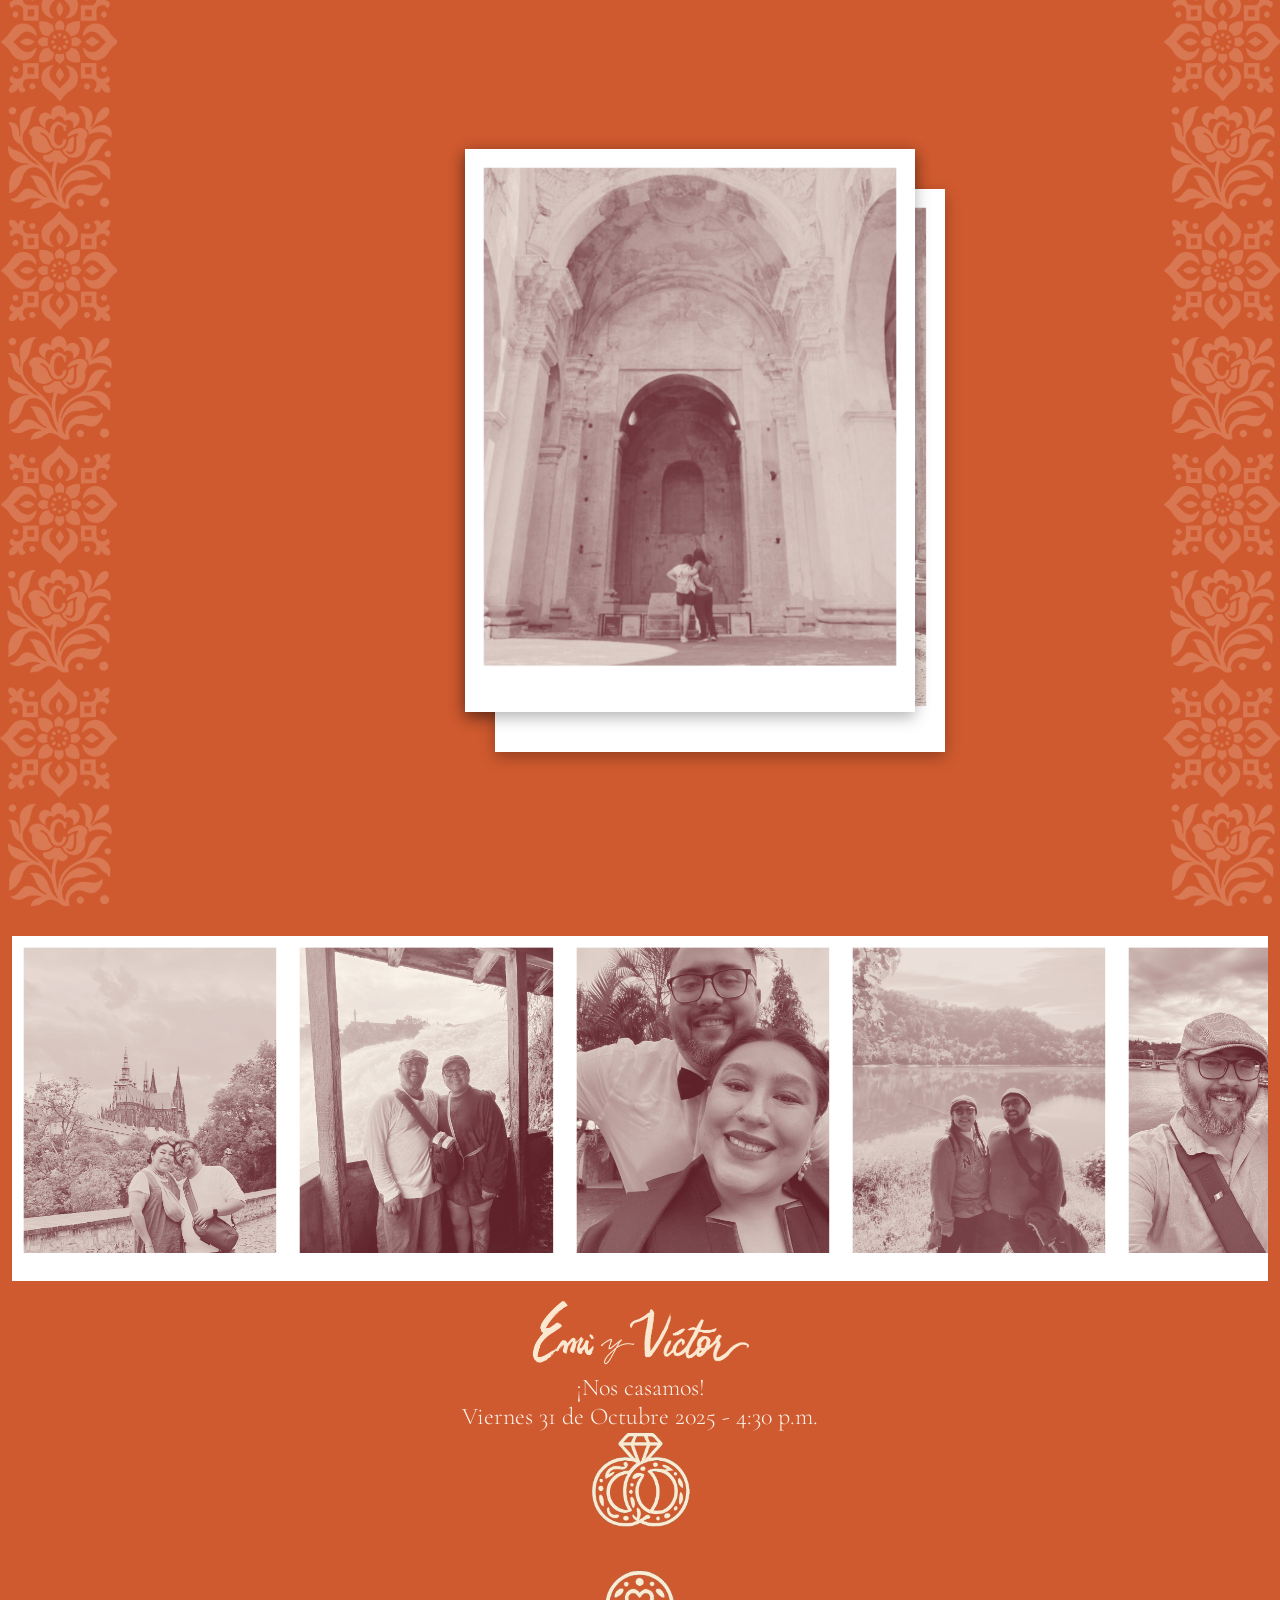
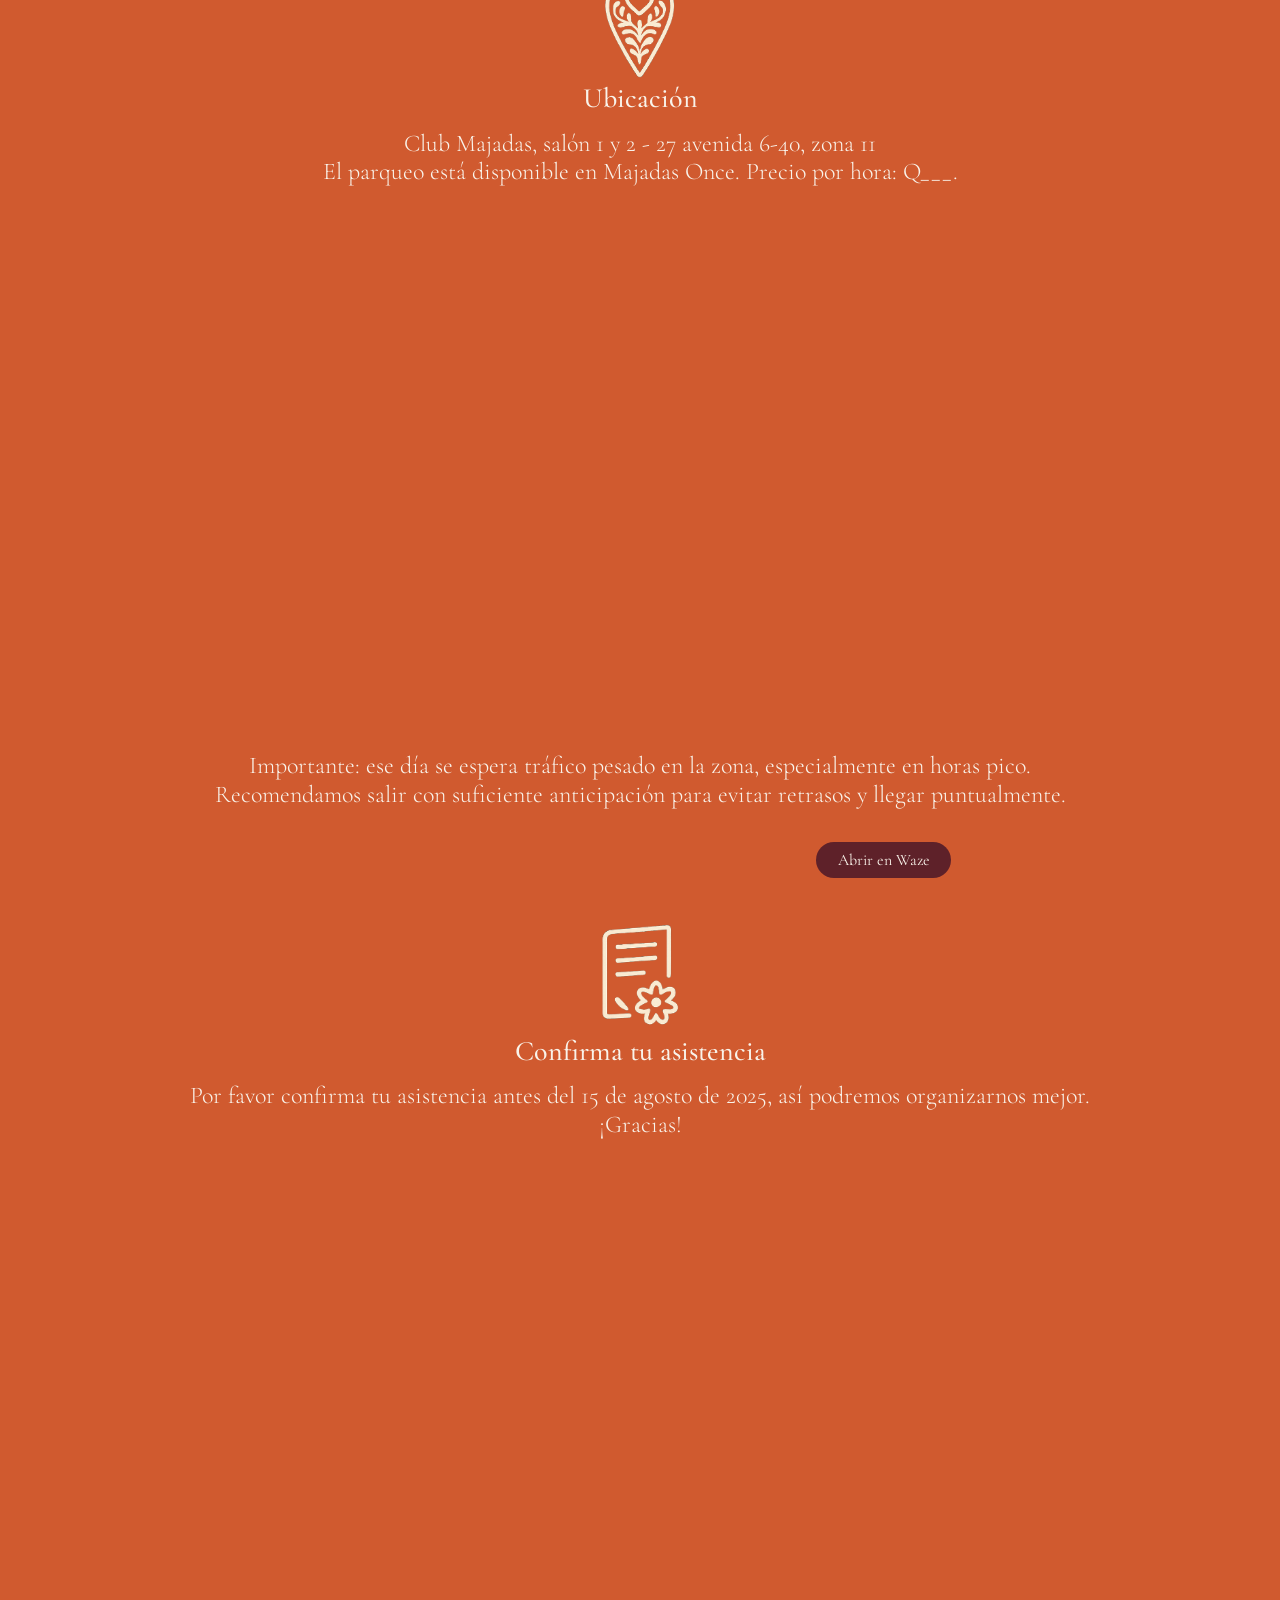
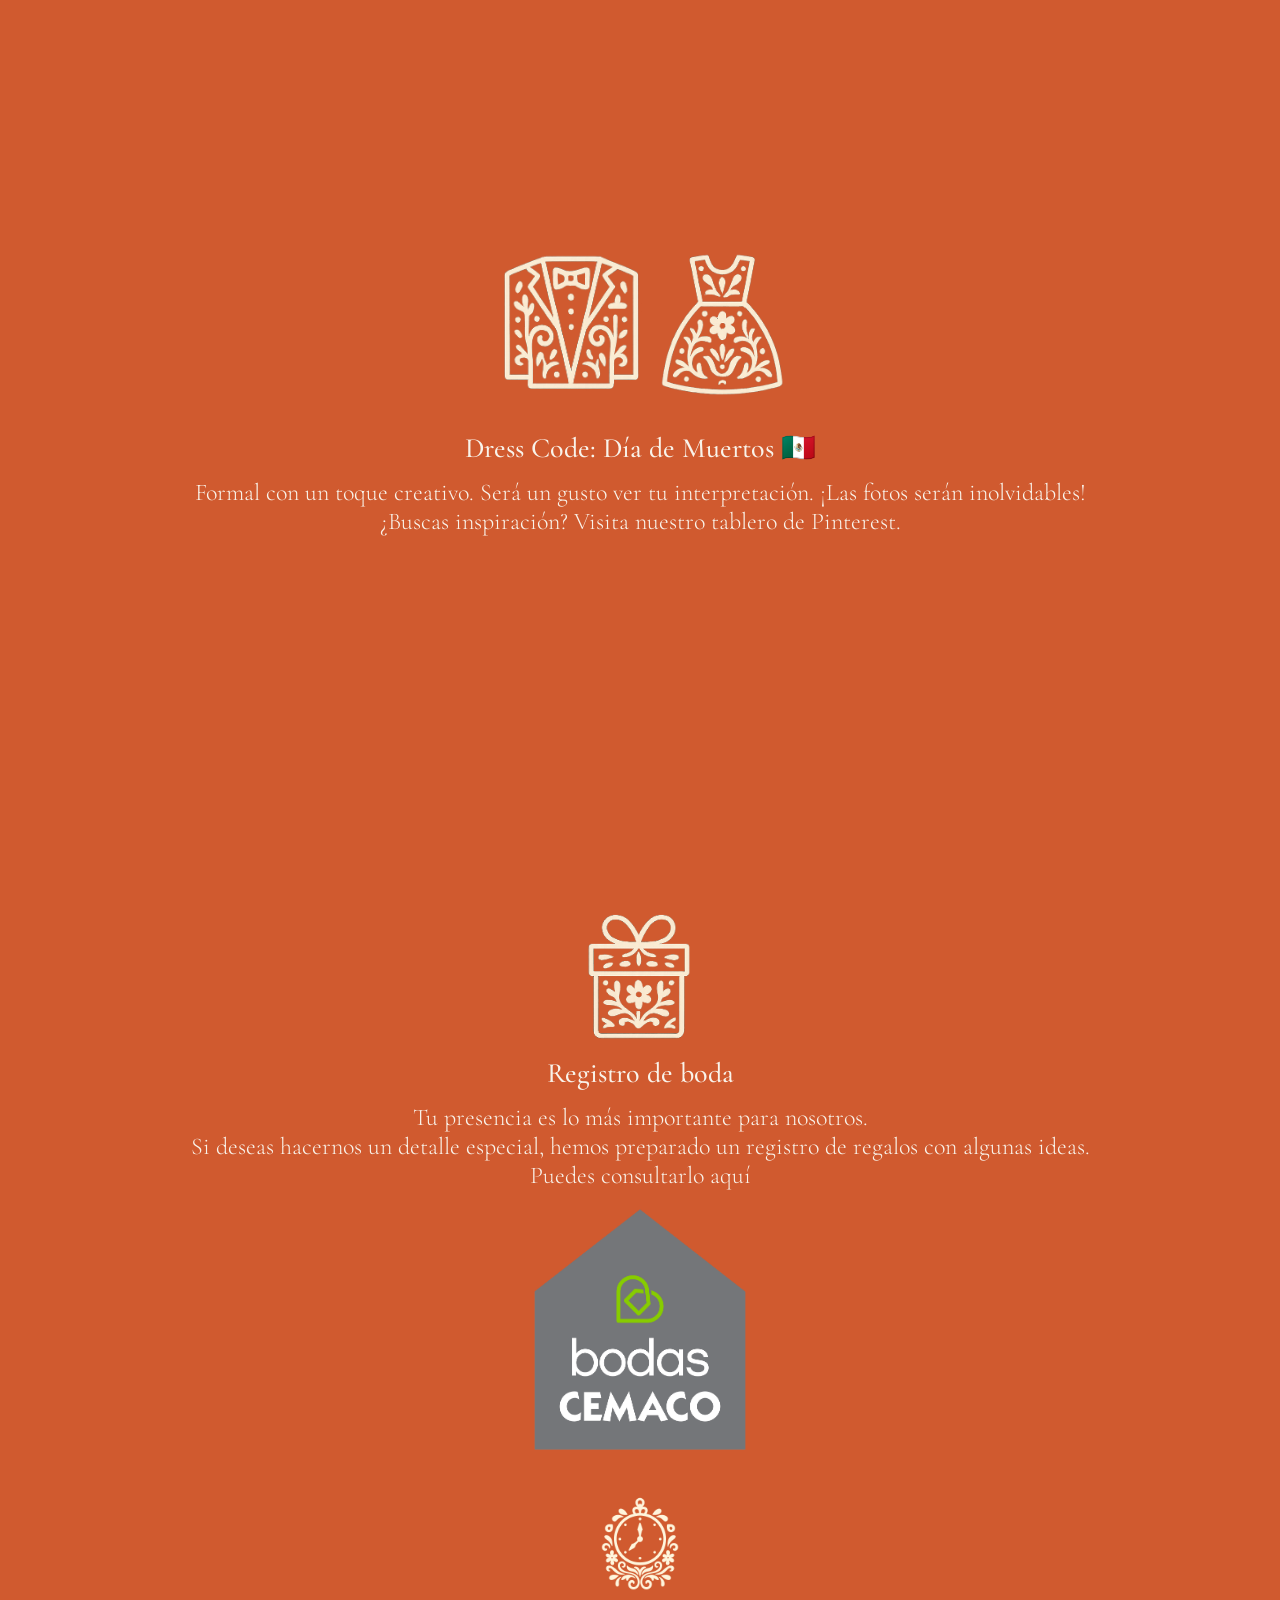
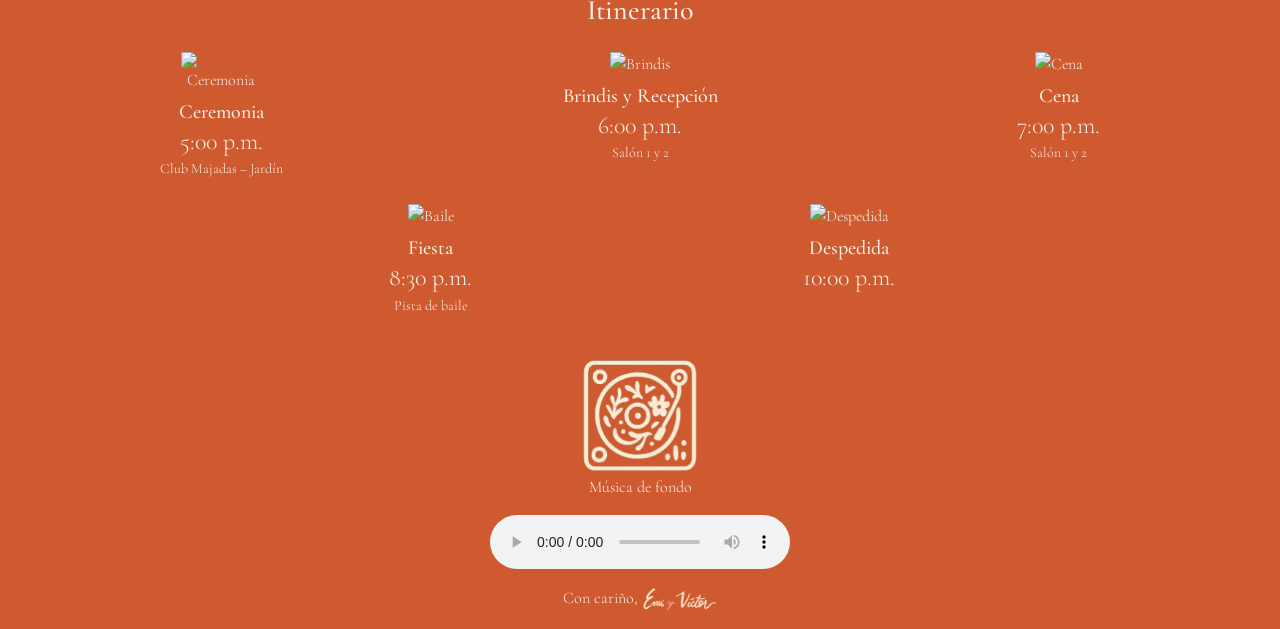
==== index.html @ 01571eca "Actualizaciones en todos los archivos" ====
<!DOCTYPE html>
<html lang="es">
<head>
  <meta charset="UTF-8" />
  <meta name="viewport" content="width=device-width, initial-scale=1.0" />
  <title>Boda Carranza Jiménez</title>

  <!-- Bootstrap 5 CSS -->
  <link href="https://cdn.jsdelivr.net/npm/bootstrap@5.3.1/dist/css/bootstrap.min.css" rel="stylesheet">
  <link rel="stylesheet" href="format.css">

  <!-- Fonts -->
  <link rel="preconnect" href="https://fonts.googleapis.com">
  <link rel="preconnect" href="https://fonts.gstatic.com" crossorigin>
  <link href="https://fonts.googleapis.com/css2?family=Cormorant+Garamond:ital,wght@0,300..700;1,300..700&display=swap" rel="stylesheet">
  <link href="https://fonts.googleapis.com/css2?family=Playfair+Display:ital,wght@0,400..900;1,400..900&display=swap" rel="stylesheet">
</head>

<body>

  <img src="Fotos/talavera1-1.png" class="borde borde-izquierdo fixed-start">
  <img src="Fotos/talavera1-1.png" class="borde borde-derecho fixed-end">

 <!-- Bienvenida (antes <section>) -->
<div class="vh-100 d-flex justify-content-center align-items-center flex-column text-center section-alt">
  
  <!-- Contenedor para imágenes de bienvenida -->
  <div class="image-stack position-relative" style="width: 50vh; height: 50vh;">
    <img src="Fotos/img12-2.png" alt="Imagen 1" class="bienvenida-img position-absolute" style="top: 0; left: 50px; opacity: 0; animation: fadeInMove 1s forwards 0.5s;">
    <img src="Fotos/img16-2.png" alt="Imagen 2" class="bienvenida-img position-absolute" style="top: 40px; left: 80px; opacity: 0; animation: fadeInMove 1s forwards 1.5s;">
    <img src="Fotos/img18-2.png" alt="Imagen 3" class="bienvenida-img position-absolute" style="top: 0px; left: 50px; opacity: 0; animation: fadeInMove 1s forwards 2.5s;">
  
  </div>

  <!-- Botón de entrada -->
  <div class="text-center entry">
    <a href="#principal" id="btnEntrar" class="btn btn-light mt-4" style="opacity: 0; pointer-events: none; transition: opacity 1s;">
      Entrar
    </a>
  </div>

</div>

        <!-- Contenedor del slider con posición relativa -->
<div class="container-fluid section-full section-alt text-center section-alt" id="principal">        
    <div class="slider-wrapper position-relative">

        <!-- Tu contador (centrado y por encima) -->
        <div class="countdown-container position-absolute w-100 text-center">
        <div id="countdown">
            <div class="countdown-time d-flex justify-content-center flex-wrap">
            <div class="time-segment">
                <span id="days" class="main-label">00</span>
                <span class="label">Días</span> 
            </div>
            <div class="time-segment">
                <span id="hours" class="main-label">00</span>
                <span class="label">Horas</span>
            </div>
            <div class="time-segment">
                <span id="minutes" class="main-label">00</span>
                <span class="label">Minutos</span>
            </div>
            <div class="time-segment">
                <span id="seconds" class="main-label">00</span>
                <span class="label">Segundos</span>
            </div>
            </div>
        </div>
        </div>
  
    <!-- Tu slider debajo -->
      <!-- Slider -->
      <div class="slider-track d-flex flex-nowrap">
        <img class="photo-slider img-fluid" src="Fotos/img1-2.png" alt="Foto 1">
        <img class="photo-slider img-fluid" src="Fotos/img2-2.png" alt="Foto 2">
        <img class="photo-slider img-fluid" src="Fotos/img3-2.png" alt="Foto 3">
        <img class="photo-slider img-fluid" src="Fotos/img4-2.png" alt="Foto 4">
        <img class="photo-slider img-fluid" src="Fotos/img5-2.png" alt="Foto 5">
        <img class="photo-slider img-fluid" src="Fotos/img6-2.png" alt="Foto 6">
        <img class="photo-slider img-fluid" src="Fotos/img7-2.png" alt="Foto 7">
        <img class="photo-slider img-fluid" src="Fotos/img8-2.png" alt="Foto 8">
        <img class="photo-slider img-fluid" src="Fotos/img9-2.png" alt="Foto 9">
        <img class="photo-slider img-fluid" src="Fotos/img10-2.png" alt="Foto 10">
      </div>
    </div>
    <div class="container py-3">
    
      <!-- Encabezado -->
          
          <img class="name img-fluid" src="Fotos/name.png" alt="nombres">
          <p class="mb-0">¡Nos casamos! <br>
          Viernes 31 de Octubre 2025 - 4:30 p.m.</p>
          <img class="name-icon img-fluid" src="Fotos/rings.png" alt="Anillo">
    </div>
    
      <!-- Mapa -->
      <div class="container-fluid section-full section-alt text-center section-alt">
        <img class="ubicacion-icon img-fluid" src="Fotos/ubicacion.png" alt="Ubicación">
        <h3 class="title">Ubicación</h3>
        <p class="mapa-text">Club Majadas, salón 1 y 2 - 27 avenida 6-40, zona 11<br>
          El parqueo está disponible en Majadas Once. Precio por hora: Q___.</p>
        <div class="map-responsive ratio ratio-4x3 mx-auto">
            <iframe src="https://www.google.com/maps/embed?pb=!1m18!1m12!1m3!1d3860.6334268578526!2d-90.5626822897068!3d14.619946276544594!2m3!1f0!2f0!3f0!3m2!1i1024!2i768!4f13.1!3m3!1m2!1s0x8589a1ac4a4e8949%3A0xc08daa26fa8794a6!2sClub%20Majadas!5e0!3m2!1sen!2sgt!4v1752887139113!5m2!1sen!2sgt" width="600" height="450" style="border:0;" allowfullscreen="" loading="lazy" referrerpolicy="no-referrer-when-downgrade"></iframe>
        </div>
        <br>
        <p class="mapa-text"> Importante: ese día se espera tráfico pesado en la zona, especialmente en horas pico.<br>
        Recomendamos salir con suficiente anticipación para evitar retrasos y llegar puntualmente.</p>
        <a href="https://waze.com/ul?ll=14.619,-90.561&navigate=yes" target="_blank" class="btn btn-primary mt-3">Abrir en Waze</a>
      </div>
    
      <!-- RSVP -->
      <div class="container-fluid section-full section-alt text-center section-alt">
        <img class="rsvp-icon img-fluid" src="Fotos/formulario.png" alt="RSVP">
        <h3 class="title">Confirma tu asistencia</h3>
        <p class="rsvp-text">Por favor confirma tu asistencia antes del 15 de agosto de 2025, así podremos organizarnos mejor.<br>
          ¡Gracias!</p>
          <div class="ratio ratio-4x3" style="max-width: 900px; margin: auto;">
            <iframe 
              src="https://docs.google.com/forms/d/e/1FAIpQLSfKUfD_JE3OcSzWYnN6vhH12dYS5TFPi-u5BekmS0KuulzJ9A/viewform?embedded=true" 
              width="100%" 
              height="600" 
              frameborder="0" 
              marginheight="0" 
              marginwidth="0">
              Cargando…
            </iframe>
          </div>
        </div>
    
      <!-- Vestuario -->
      <div class="container-fluid section-full section-alt text-center section-alt full-height">
        <div class="d-flex justify-content-center align-items-center gap-3 mb-3">
            <img class="vestuario-icon img-fluid suit" src="Fotos/tux.png" alt="Traje">
            <img class="vestuario-icon img-fluid dress" src="Fotos/dress.png" alt="Vestido">
        </div>
            <h3 class="title mt-3 suggestion">Dress Code: Día de Muertos 🇲🇽</h3>
            <p class="vestuario-text">Formal con un toque creativo. Será un gusto ver tu interpretación. ¡Las fotos serán inolvidables! 
              <br> ¿Buscas inspiración? Visita nuestro tablero de Pinterest. </p>
            <div class="ratio ratio-16x9" style="max-width: 600px; margin: 0 auto;">
                <iframe src="https://petracoding.github.io/pinterest/board.html?link=iemaielyu/sugerencias-de-vestuario/&hideHeader=0&hideFooter=0&transparent=0"></iframe>
              </div>
        </div>
    
      <!-- Registro -->
      <div class="container-fluid section-full section-alt text-center full-height">
        <img class="registro-icon img-fluid" src="Fotos/gift.png" alt="Regalos">
        <h3 class="title">Registro de boda</h3>
        <p class="mapa-text">Tu presencia es lo más importante para nosotros.<br> 
        Si deseas hacernos un detalle especial, hemos preparado un registro de regalos con algunas ideas.<br>
        Puedes consultarlo aquí</p>
        <a href="https://www.cemaco.com/list/bodacarranzajimenez" target="_blank">
          <img src="Fotos/bodas-cemaco.png" class="img-fluid  ">
        </a>        
      </div>
    
      <!-- Itinerario -->
<div class="container-fluid section-full section-alt text-center">
  <img class="rsvp-icon img-fluid" src="Fotos/reloj.png" alt="RSVP">
  <h3 class="title mb-4">Itinerario</h3>

  <div class="row justify-content-center">
    
    <!-- Evento 1 -->
    <div class="col-12 col-md-4 mb-4">
      <img src="Fotos/icono-boda.png" alt="Ceremonia" class="img-fluid mb-2" style="max-width: 80px;">
      <h5 class="mb-1">Ceremonia</h5>
      <p class="mb-0">5:00 p.m.</p>
      <small>Club Majadas – Jardín</small>
    </div>

    <!-- Evento 2 -->
    <div class="col-12 col-md-4 mb-4">
      <img src="Fotos/icono-brindis.png" alt="Brindis" class="img-fluid mb-2" style="max-width: 80px;">
      <h5 class="mb-1">Brindis y Recepción</h5>
      <p class="mb-0">6:00 p.m.</p>
      <small>Salón 1 y 2</small>
    </div>

    <!-- Evento 3 -->
    <div class="col-12 col-md-4 mb-4">
      <img src="Fotos/icono-cena.png" alt="Cena" class="img-fluid mb-2" style="max-width: 80px;">
      <h5 class="mb-1">Cena</h5>
      <p class="mb-0">7:00 p.m.</p>
      <small>Salón 1 y 2</small>
    </div>

    <!-- Evento 4 -->
    <div class="col-12 col-md-4 mb-4">
      <img src="Fotos/icono-baile.png" alt="Baile" class="img-fluid mb-2" style="max-width: 80px;">
      <h5 class="mb-1">Fiesta</h5>
      <p class="mb-0">8:30 p.m.</p>
      <small>Pista de baile</small>
    </div>

    <!-- Evento 5 -->
    <div class="col-12 col-md-4 mb-4">
      <img src="Fotos/icono-despedida.png" alt="Despedida" class="img-fluid mb-2" style="max-width: 80px;">
      <h5 class="mb-1">Despedida</h5>
      <p class="mb-0">10:00 p.m.</p>
      <small></small>
    </div>

  </div>
</div>

    <div class="audio-wrapper text-center mt-3">
        <img class="audio-icon img-fluid" src="Fotos/tocadiscos.png">
        <p class="audio-label">Música de fondo</p>
        <audio controls autoplay loop class="custom-audio">
          <source src="" type="audio/mpeg">
          Tu navegador no soporta el elemento de audio.
        </audio>
    </div>

    <!-- Footer -->
    <footer class="text-center text-muted mt-5">
        <p class="footer-text">Con cariño, <img class="name2 img-fluid" src="Fotos/name.png" alt="nombres">
        </p>
      </footer>
    </div>

    <script src="https://cdn.jsdelivr.net/npm/bootstrap@5.3.1/dist/js/bootstrap.bundle.min.js"></script>
    <script src="script.js"></script>
</body>
---- format.css ----
html, body{
background-color: #D05A2F;
font-family: "Cormorant Garamond", serif;
font-optical-sizing: auto;
font-weight: 300;
font-style: normal;
color: #F9F3EA;
overflow-x: hidden;
margin: 0;
padding: 0;
}

html {
scroll-behavior: smooth;
}

.full-height {
display: flex;
flex-direction: column;
justify-content: center;
}

.decorated-section {
position: relative;
display: flex;
justify-content: center;
align-items: center;
overflow: hidden;
}

.borde {
position: fixed;
top: -2%;
bottom: 0;
width: 13vh;
z-index: -0;
opacity: 0.2;
pointer-events: none;
}

.borde-izquierdo {
left: 0;
}

.borde-derecho {
right: 0;
}

.contenido {
position: relative;
z-index: 2;
max-width: 800px;
text-align: center;
}

/* Divide la página en bloques */
.section-full {
display: flex;
flex-direction: column;
justify-content: center;
}

.section-alt{
    margin-top: 2vh;
}

/* Contador y slider de imagénes*/
.image-stack {
position: relative;
width: 100%;
height: 100%;
margin-bottom: 10%;
}

.bienvenida-img {
position: absolute;
width: 100%;
box-shadow: 0 5px 15px rgba(0,0,0,0.3);
opacity: 0;
transform: translateY(20px);
animation-fill-mode: forwards;
}

/* Posiciones más compactas */
.bienvenida-img:nth-child(1) {
top: 0; left: 10px;
animation: fadeInMove 1s ease forwards 0.5s;
}
.bienvenida-img:nth-child(2) {
top: 20px; left: 50px;
animation: fadeInMove 1s ease forwards 1.5s;
}
.bienvenida-img:nth-child(3) {
top: 40px; left: 90px;
animation: fadeInMove 1s ease forwards 2.5s;
}

@keyframes fadeInMove {
to {
opacity: 1;
transform: translateY(0);
}
from {
opacity: 0;
transform: translateY(20px);
}
} 

.slider-wrapper {
position: relative;
width: 100%;
overflow: hidden;
}

.countdown-container {
position: absolute;
transform: translateX(-50%);
z-index: 2;
color: #5e2129;
text-align: center;
white-space: nowrap;
margin-left: 50%;
margin-top: 4%;
}

.countdown-time {
display: flex;
justify-content: center;
gap: 1rem;
text-align: center;
}

.time-segment {
display: flex;
flex-direction: column;
align-items: center;
}

.main-label {
font-weight: 500;
font-size: 8rem;
}

.label {
font-weight: 300;
font-size: 1.5rem;
}

.slider-container {
overflow: hidden;
background-color: transparent;
}

.slider-track {
display: flex;
animation: slide 50s linear infinite;
}

.slider-track img {
width: 22%;
object-fit: cover;
flex-shrink: 0;
margin-right: 0;
}

@keyframes slide {
0%   { transform: translateX(0); }
100% { transform: translateX(-100%); }
}

#btnEntrar {
    transition: opacity 1s ease-in-out;
  }
  

/*Encabezado*/

.name{
width: 70vh;
margin-top: 0%;
}
.display-4{
font-size: 8rem;
font-family: "Playfair Display", italic;
}
.lead{
font-weight: 300;
font-size: 1.5rem;
}

.mb-0, .rsvp-text, .vestuario-text, .mapa-text{
font-size: 1.5rem;
line-height: 1.2;
}

.title{
text-align: center;
margin-bottom: 1.5vh;
}

/*Mapa*/

.map-responsive {
max-width: 700px;
margin: 0 auto;
}

.btn{
border: none;
color: #F9F3EA;
border-radius: 3rem;
}

.btn-primary{
width: 15vh;
margin-left: 88vh;
background-color: #5e2129;
}

.btn:hover {
background-color: #bb3e03;  
color: #F9F3EA;              
transition: all 0.3s ease; 
}

.btn-light{
width: 10vh;
margin-top: 10%;
margin-left: -8%;
background-color: #5e2129;
}

/*RSVP*/

.rsvp-icon{
margin-top: 2%;
}

.form-label{
border-radius: 3rem;
font-size: 1.5rem;

}

.form-control{
width: 500px;
}

.btn-success{
width: 20vh;
margin-top: 2vh;
background-color: #5e2129;
}

/*Vestuario*/

.vestuario-icon{
height: auto;
}

.ratio*{
width: 30vh;
height: auto;
margin-left: -8%;
}

/*Registro*/

.registro-icon{
margin-bottom: 1.5vh;
}

a{
text-decoration: none;
color: inherit;
}

.img-fluid{
width: 20%;
position: relative; 
z-index: 3;
border: none;
}

/*Footer*/

.footer-text{
color: #F9F3EA;
margin-top: -3%;
}
.ubicacion-icon, .rsvp-icon, .musica-icon{
width: 8%;
margin-left: 46%;
}

.name2{
width: 6%;
}

.footer-icon, .audio-icon, .dress, .name-icon, .flower-icon{
width: 10%;   
}

.suit{
width: 12%;
}

.registro-icon{
width: 11%;
margin-left: 44.5%;
}

.footer-icon{
margin-bottom: 2%;
}

.flower-icon{
opacity: 0.2;
}

@media (max-width: 768px) {
.vh-100 {
min-height: 100vh;
height: auto !important;
}

.entry{
margin-top: 15vh;
}

.countdown-container {
margin-top: 6%;
width: 100%;
left: 50%;
transform: translateX(-76%);
text-align: center;
}


.main-label{
font-size: 3rem;
}

.name {
margin-top: -12%;
}

.image-stack{
width: 30vh;
height: 30vh;
margin-left: -42%;
}

.slider-wrapper{
margin-left: -3%;
width: 100vh;
}

.slider-track img {
    margin-right: -10px;
}

.py-5{
padding-top: 4rem;
padding-bottom: 0;
}

.img-fluid{
    width: 55%;
    margin-left: 1%;
    margin-top: 2%;
}

.btn-primary{
    margin-left: 35%;
}

.btn-success{
    margin-left: 0.5%;
}

.ratio{
height: 100%;
}

.name2{
width: 13vh;
}

.mb-0, .rsvp-text, .vestuario-text, .mapa-text{
font-size: 1.2rem;
margin-left: -5%;
margin-right: -5%;
}

.footer-icon, .audio-icon, .dress, .name-icon, .flower-icon{
width: 20%;   
}

.ubicacion-icon, .rsvp-icon, .musica-icon, .registro-icon{
    width: 20%;
    margin-left: 40%;
}

.suit{
    width: 20%;
}

}
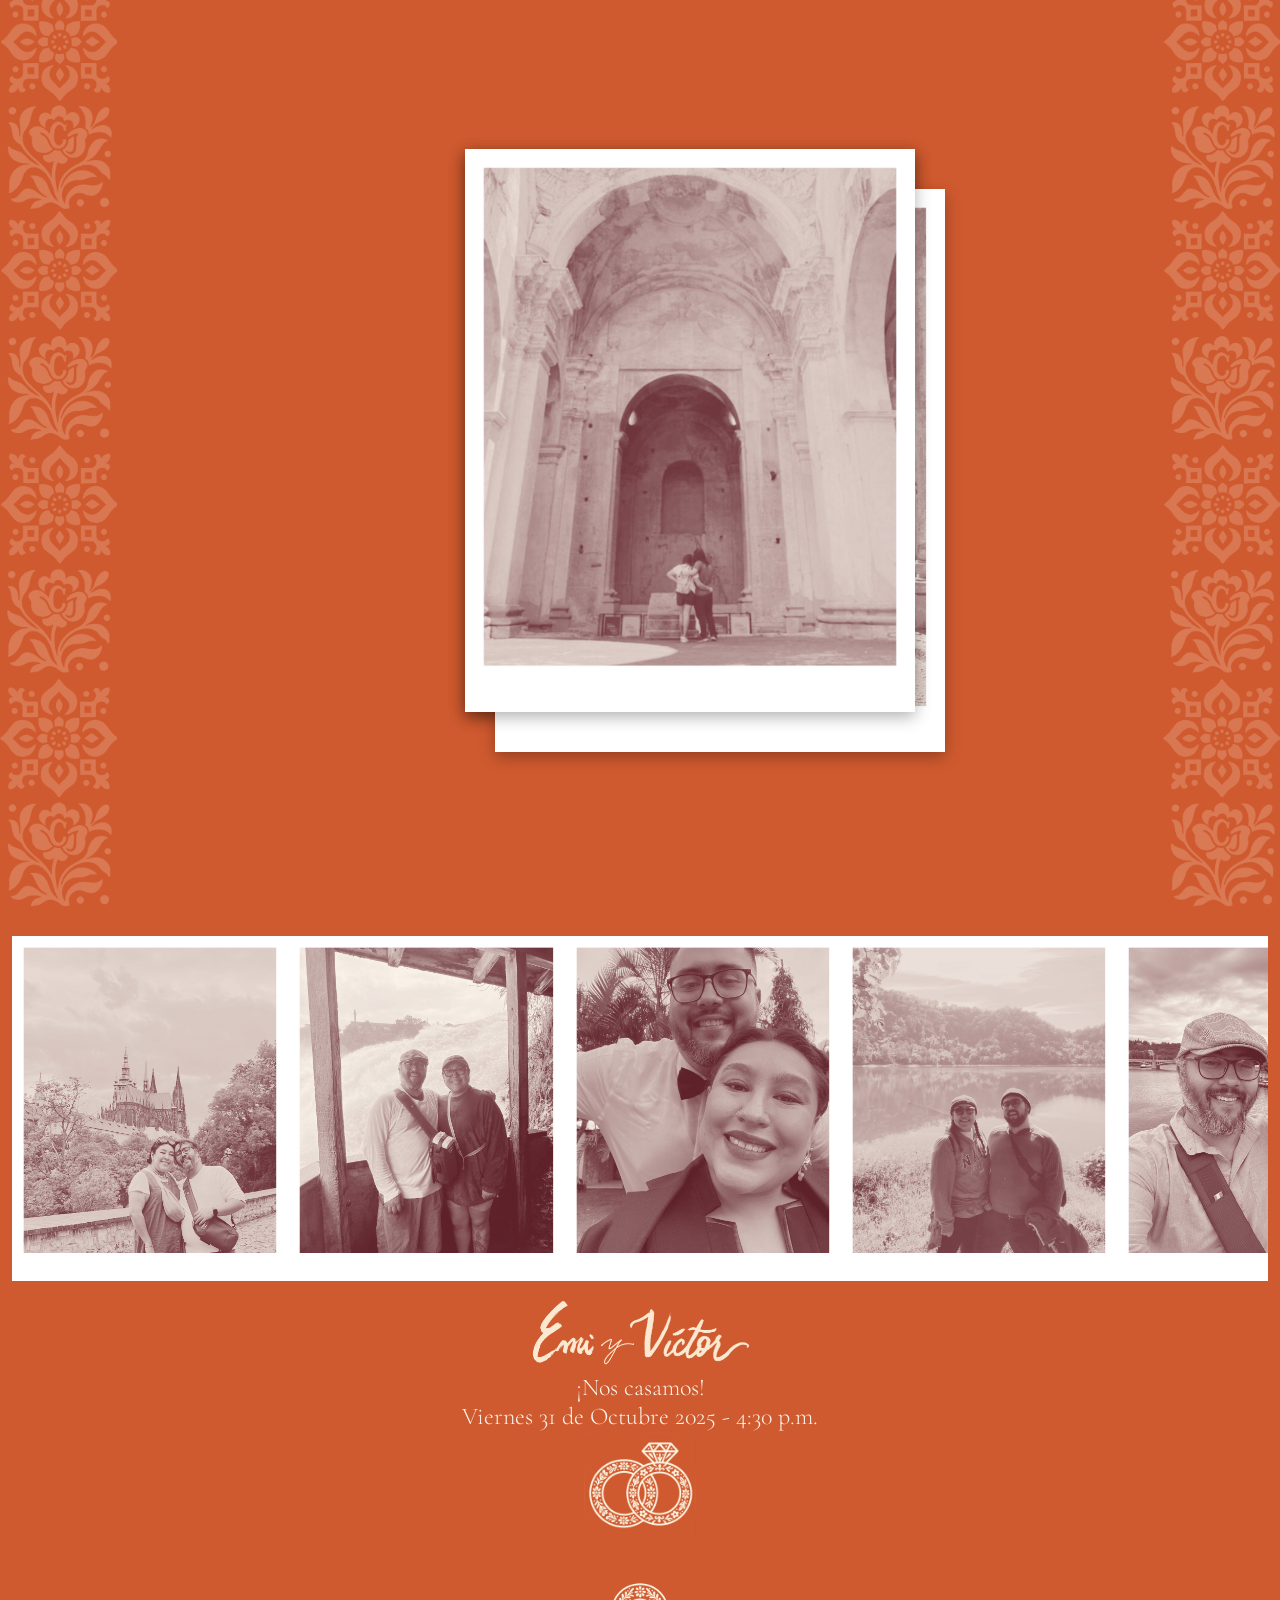
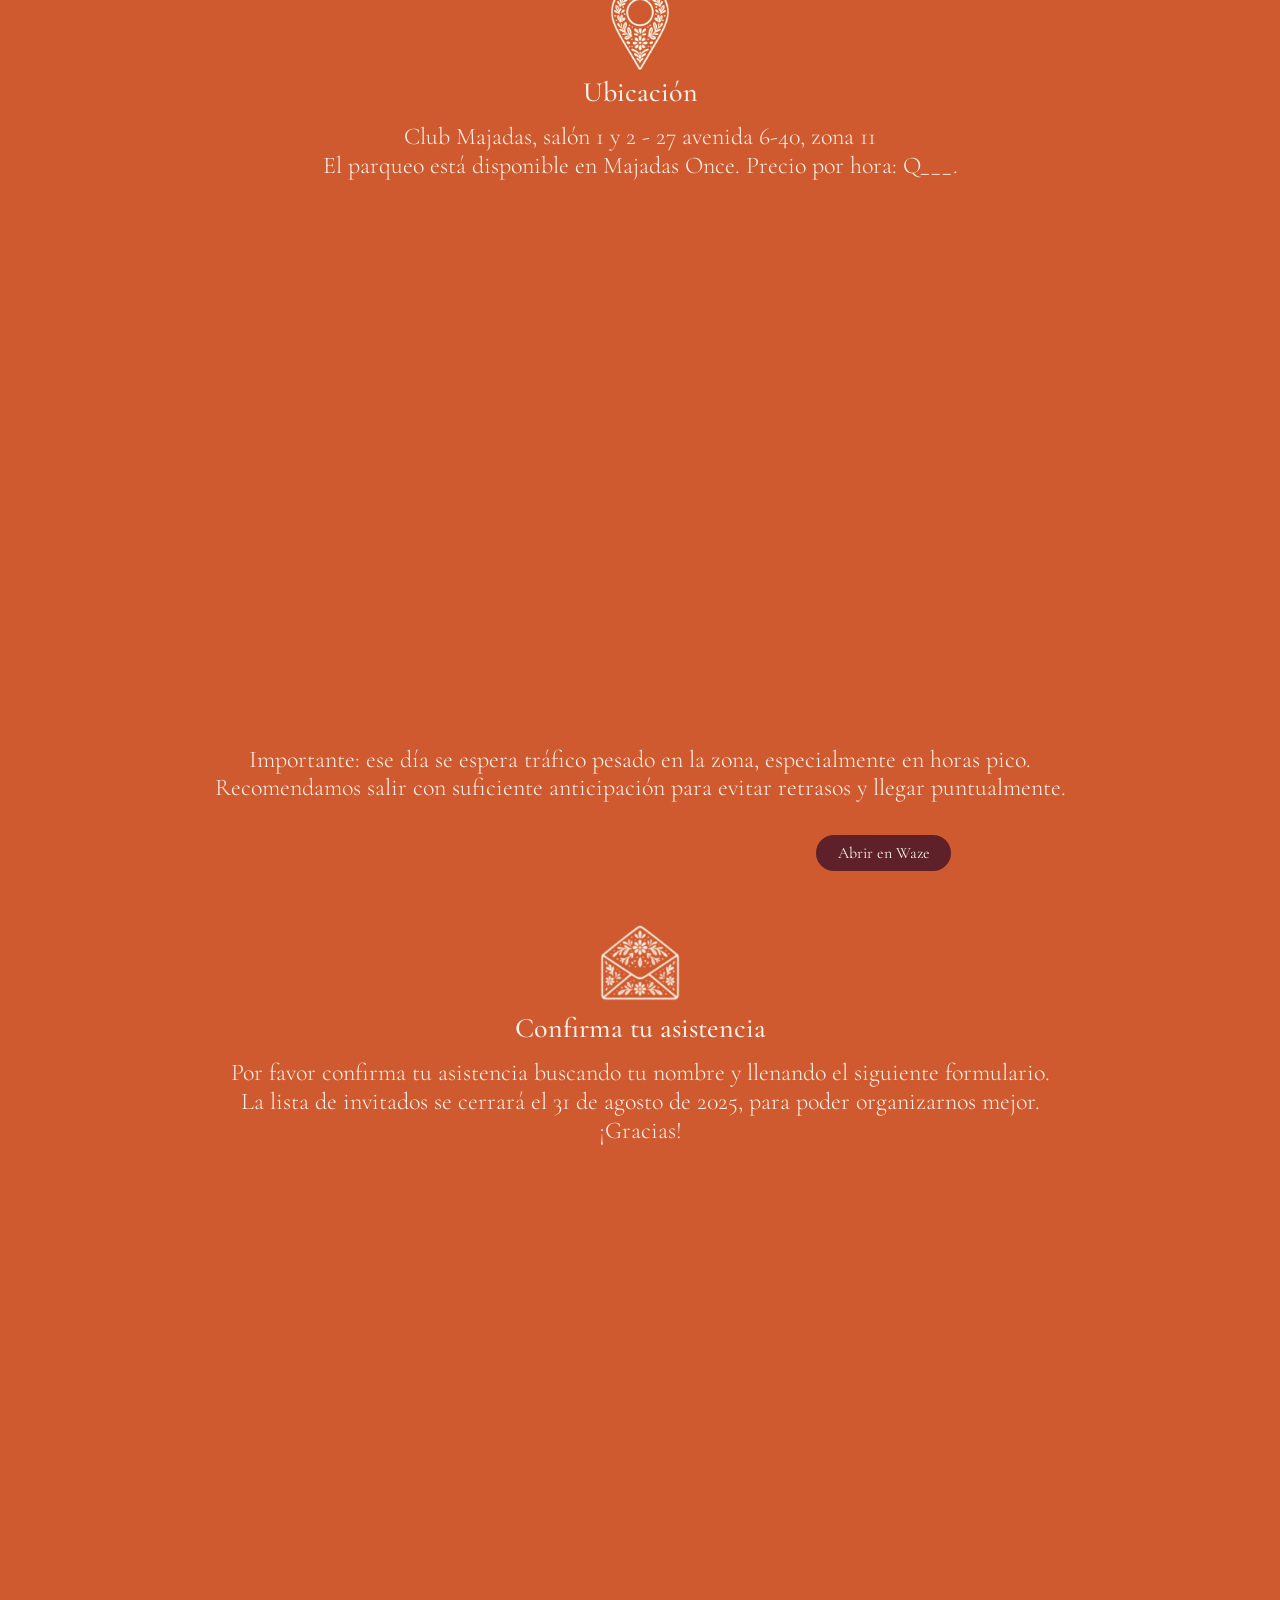
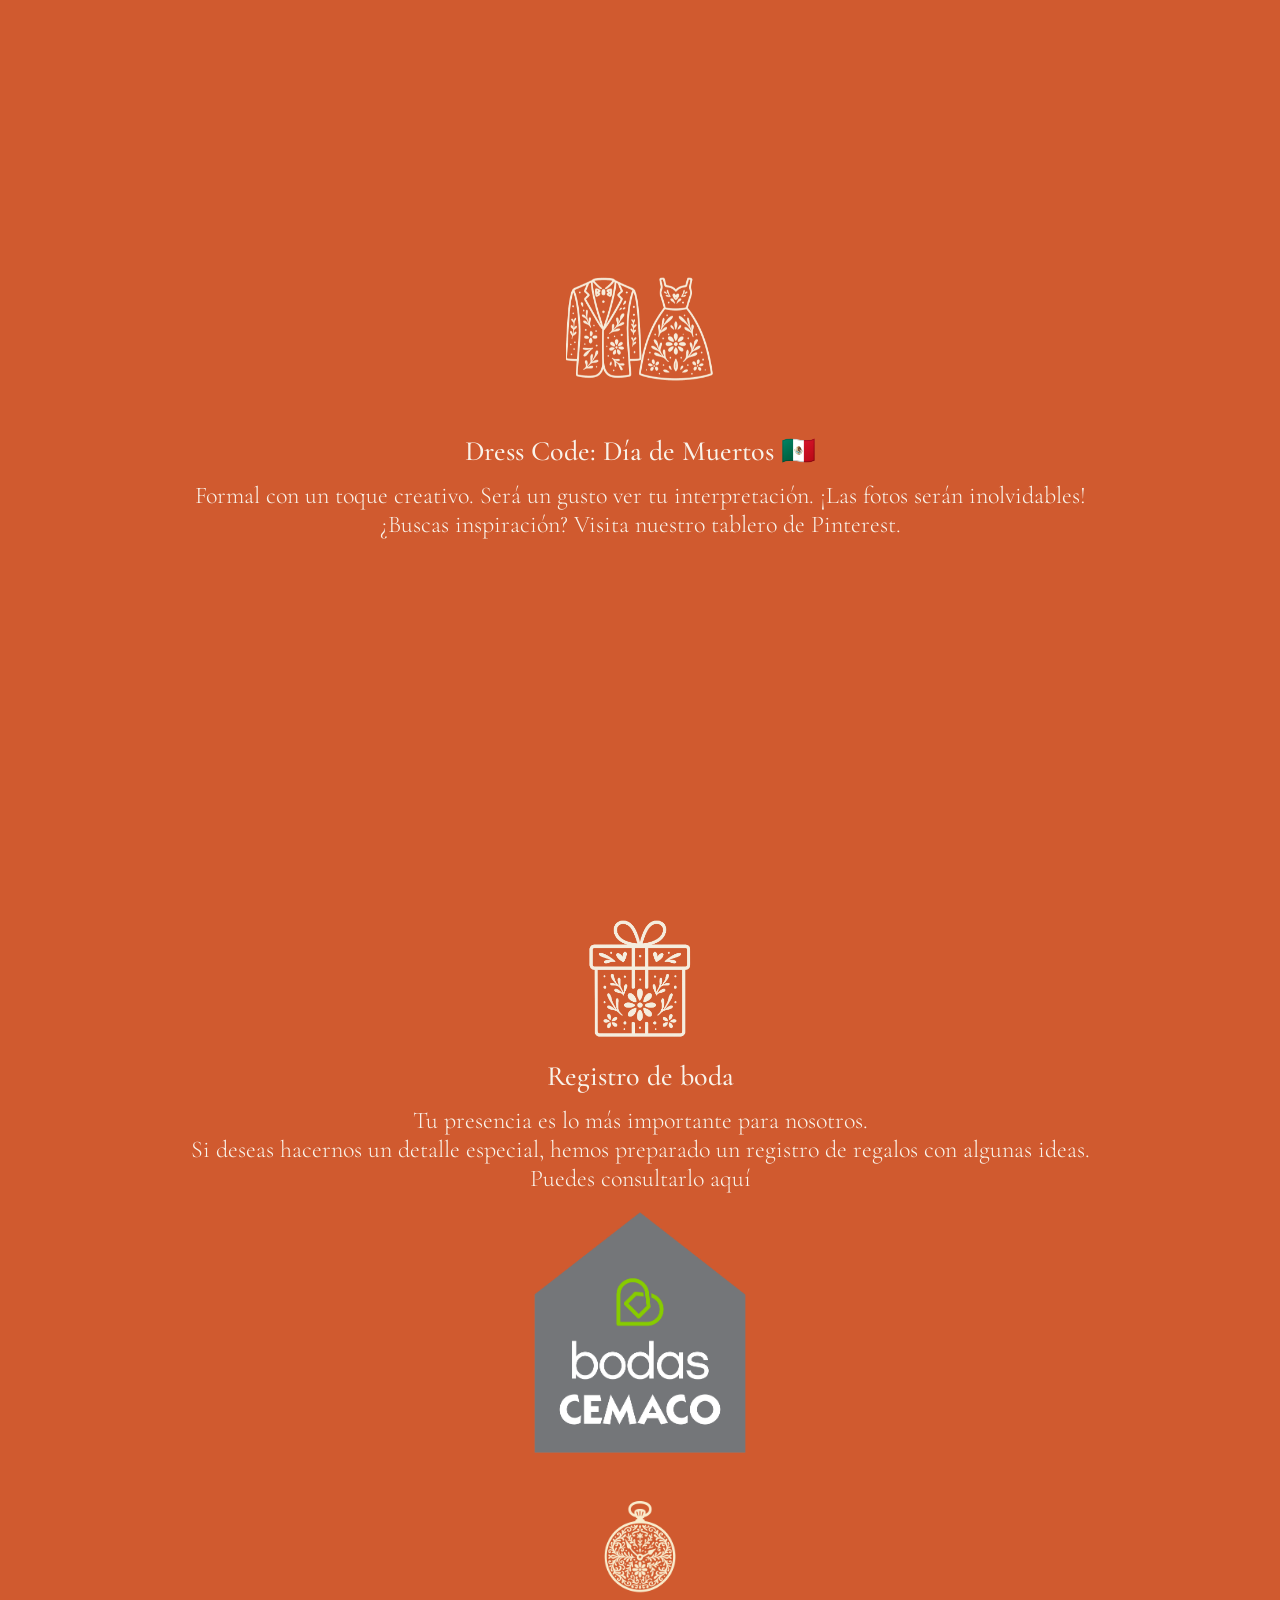
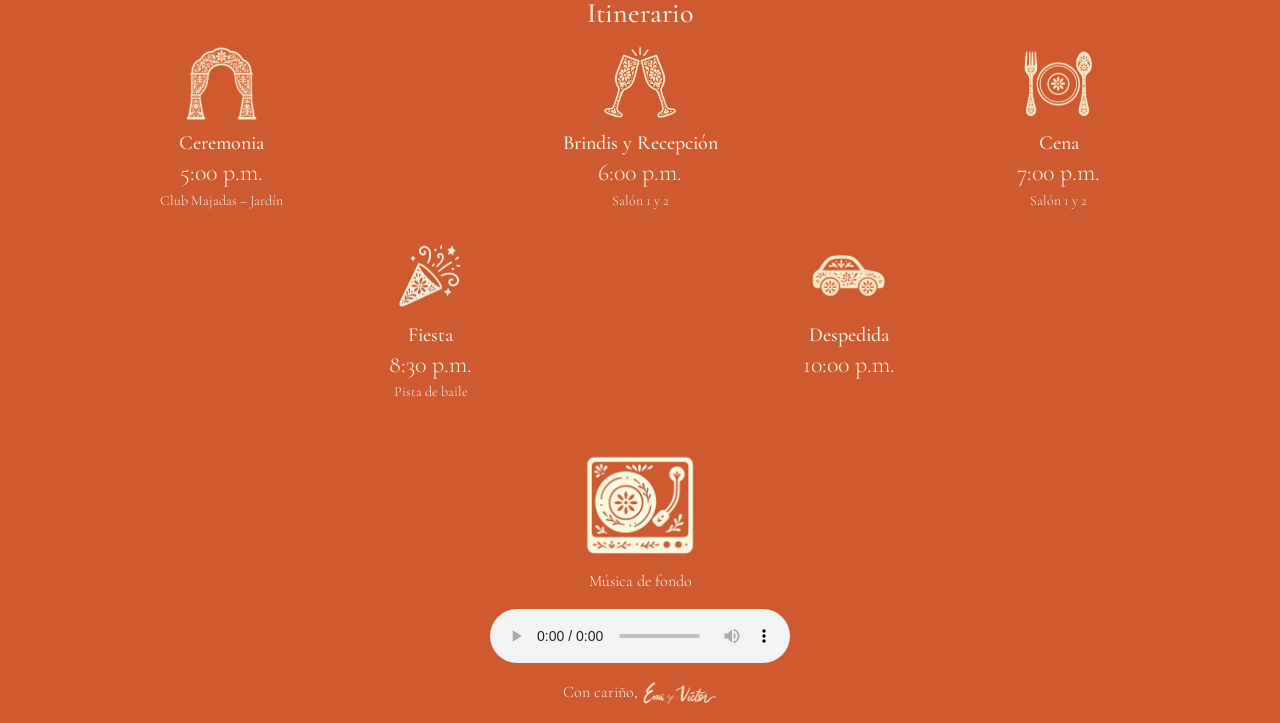
==== commit 1d4c45d6: "Actualizacion en todos los archivos" ====
--- a/index.html
+++ b/index.html
@@ -91,7 +91,7 @@
           <img class="name img-fluid" src="Fotos/name.png" alt="nombres">
           <p class="mb-0">¡Nos casamos! <br>
           Viernes 31 de Octubre 2025 - 4:30 p.m.</p>
-          <img class="name-icon img-fluid" src="Fotos/rings.png" alt="Anillo">
+          <img class="name-icon img-fluid" src="Fotos/anillo.png" alt="Anillo">
     </div>
     
       <!-- Mapa -->
@@ -111,9 +111,10 @@
     
       <!-- RSVP -->
       <div class="container-fluid section-full section-alt text-center section-alt">
-        <img class="rsvp-icon img-fluid" src="Fotos/formulario.png" alt="RSVP">
+        <img class="rsvp-icon img-fluid" src="Fotos/confirmacion.png" alt="RSVP">
         <h3 class="title">Confirma tu asistencia</h3>
-        <p class="rsvp-text">Por favor confirma tu asistencia antes del 15 de agosto de 2025, así podremos organizarnos mejor.<br>
+        <p class="rsvp-text">Por favor confirma tu asistencia buscando tu nombre y llenando el siguiente formulario. <br>
+          La lista de invitados se cerrará el 31 de agosto de 2025, para poder organizarnos mejor.<br>
           ¡Gracias!</p>
           <div class="ratio ratio-4x3" style="max-width: 900px; margin: auto;">
             <iframe 
@@ -131,8 +132,7 @@
       <!-- Vestuario -->
       <div class="container-fluid section-full section-alt text-center section-alt full-height">
         <div class="d-flex justify-content-center align-items-center gap-3 mb-3">
-            <img class="vestuario-icon img-fluid suit" src="Fotos/tux.png" alt="Traje">
-            <img class="vestuario-icon img-fluid dress" src="Fotos/dress.png" alt="Vestido">
+            <img class="vestuario-icon img-fluid suit" src="Fotos/vestuario.png" alt="Vestuario">
         </div>
             <h3 class="title mt-3 suggestion">Dress Code: Día de Muertos 🇲🇽</h3>
             <p class="vestuario-text">Formal con un toque creativo. Será un gusto ver tu interpretación. ¡Las fotos serán inolvidables! 
@@ -144,7 +144,7 @@
     
       <!-- Registro -->
       <div class="container-fluid section-full section-alt text-center full-height">
-        <img class="registro-icon img-fluid" src="Fotos/gift.png" alt="Regalos">
+        <img class="registro-icon img-fluid" src="Fotos/regalo.png" alt="Regalos">
         <h3 class="title">Registro de boda</h3>
         <p class="mapa-text">Tu presencia es lo más importante para nosotros.<br> 
         Si deseas hacernos un detalle especial, hemos preparado un registro de regalos con algunas ideas.<br>
@@ -157,13 +157,13 @@
       <!-- Itinerario -->
 <div class="container-fluid section-full section-alt text-center">
   <img class="rsvp-icon img-fluid" src="Fotos/reloj.png" alt="RSVP">
-  <h3 class="title mb-4">Itinerario</h3>
+  <h3 class="title">Itinerario</h3>
 
   <div class="row justify-content-center">
     
     <!-- Evento 1 -->
     <div class="col-12 col-md-4 mb-4">
-      <img src="Fotos/icono-boda.png" alt="Ceremonia" class="img-fluid mb-2" style="max-width: 80px;">
+      <img src="Fotos/arco.png" alt="Ceremonia" class="img-fluid mb-2" style="max-width: 80px;">
       <h5 class="mb-1">Ceremonia</h5>
       <p class="mb-0">5:00 p.m.</p>
       <small>Club Majadas – Jardín</small>
@@ -171,7 +171,7 @@
 
     <!-- Evento 2 -->
     <div class="col-12 col-md-4 mb-4">
-      <img src="Fotos/icono-brindis.png" alt="Brindis" class="img-fluid mb-2" style="max-width: 80px;">
+      <img src="Fotos/brindis.png" alt="Brindis" class="img-fluid mb-2" style="max-width: 80px;">
       <h5 class="mb-1">Brindis y Recepción</h5>
       <p class="mb-0">6:00 p.m.</p>
       <small>Salón 1 y 2</small>
@@ -179,7 +179,7 @@
 
     <!-- Evento 3 -->
     <div class="col-12 col-md-4 mb-4">
-      <img src="Fotos/icono-cena.png" alt="Cena" class="img-fluid mb-2" style="max-width: 80px;">
+      <img src="Fotos/cena.png" alt="Cena" class="img-fluid mb-2" style="max-width: 80px;">
       <h5 class="mb-1">Cena</h5>
       <p class="mb-0">7:00 p.m.</p>
       <small>Salón 1 y 2</small>
@@ -187,7 +187,7 @@
 
     <!-- Evento 4 -->
     <div class="col-12 col-md-4 mb-4">
-      <img src="Fotos/icono-baile.png" alt="Baile" class="img-fluid mb-2" style="max-width: 80px;">
+      <img src="Fotos/fiesta.png" alt="Baile" class="img-fluid mb-2" style="max-width: 80px;">
       <h5 class="mb-1">Fiesta</h5>
       <p class="mb-0">8:30 p.m.</p>
       <small>Pista de baile</small>
@@ -195,7 +195,7 @@
 
     <!-- Evento 5 -->
     <div class="col-12 col-md-4 mb-4">
-      <img src="Fotos/icono-despedida.png" alt="Despedida" class="img-fluid mb-2" style="max-width: 80px;">
+      <img src="Fotos/carro.png" alt="Despedida" class="img-fluid mb-2" style="max-width: 80px;">
       <h5 class="mb-1">Despedida</h5>
       <p class="mb-0">10:00 p.m.</p>
       <small></small>
--- a/format.css
+++ b/format.css
@@ -329,9 +329,9 @@
 }
 
 .countdown-container {
-margin-top: 6%;
+margin-top: 8%;
 width: 100%;
-left: 50%;
+left: 0%;
 transform: translateX(-76%);
 text-align: center;
 }
@@ -372,7 +372,7 @@
 }
 
 .btn-primary{
-    margin-left: 35%;
+    margin-left: 32%;
 }
 
 .btn-success{
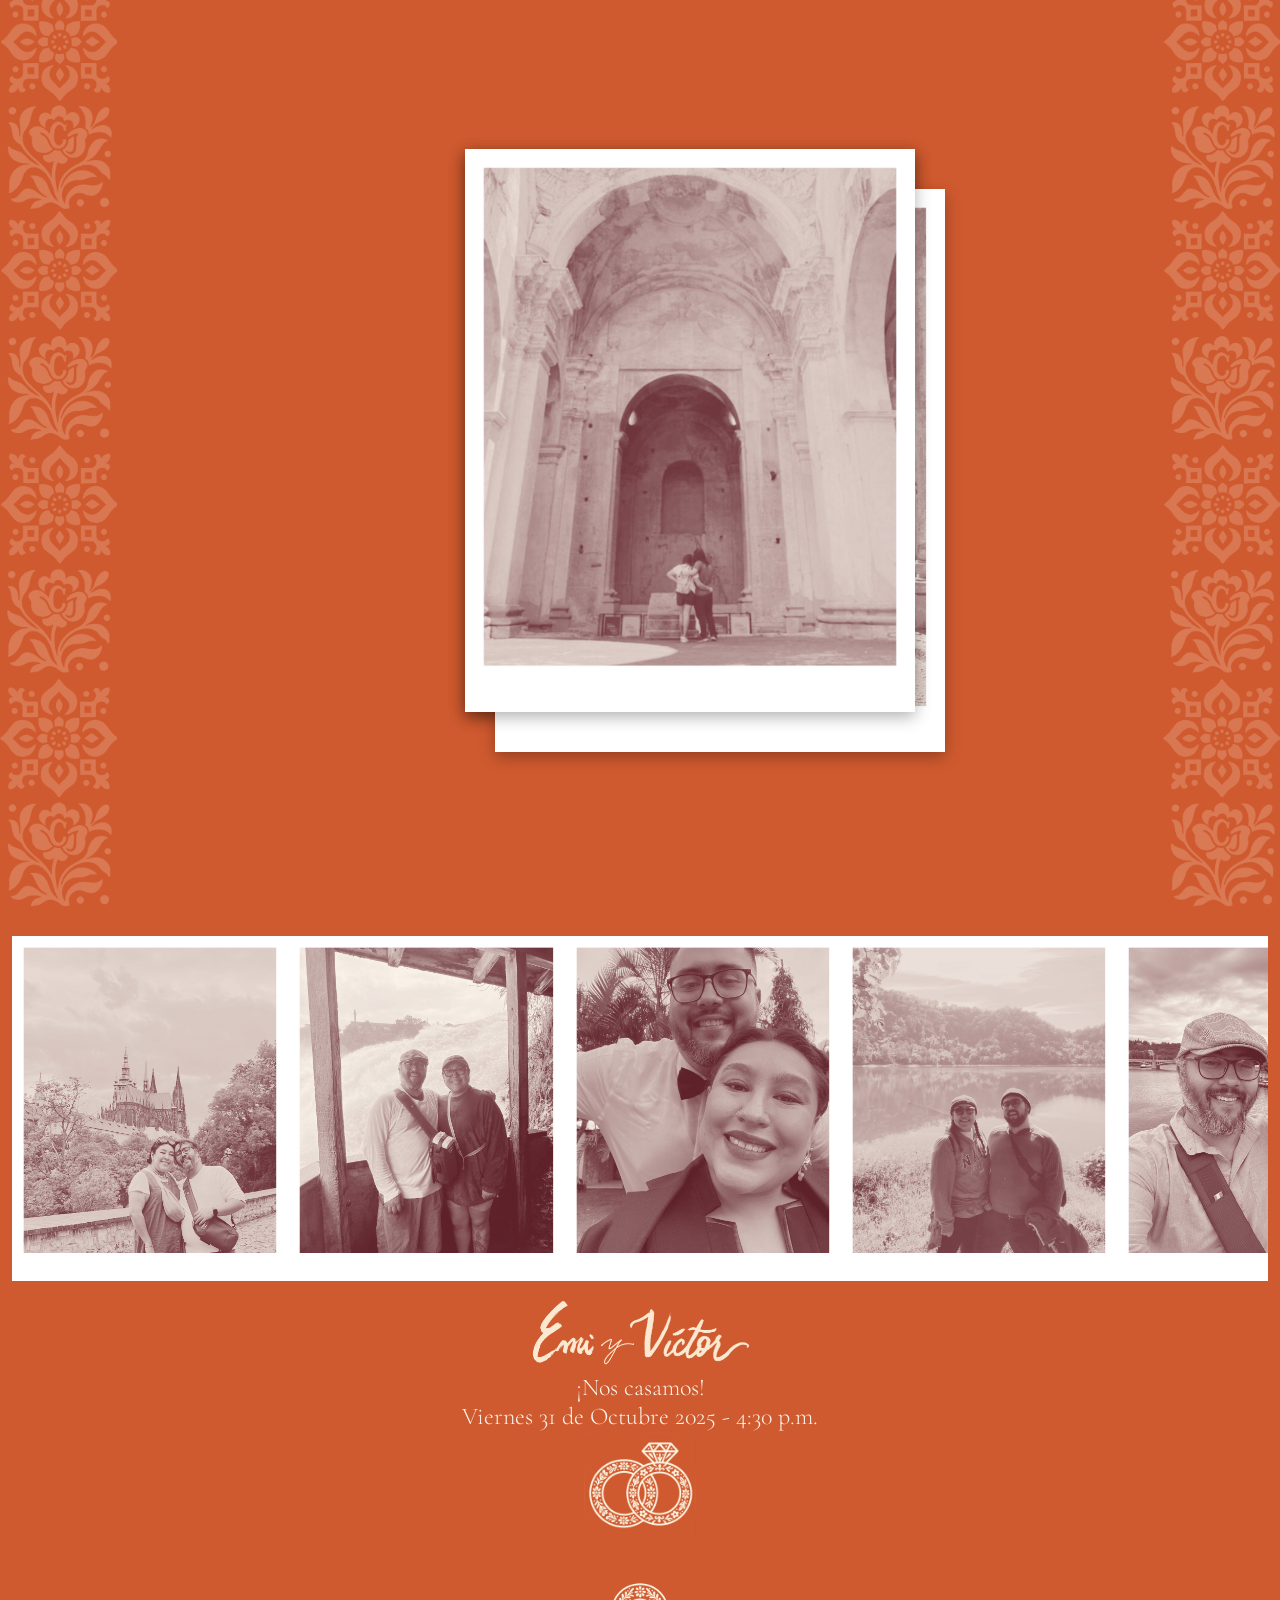
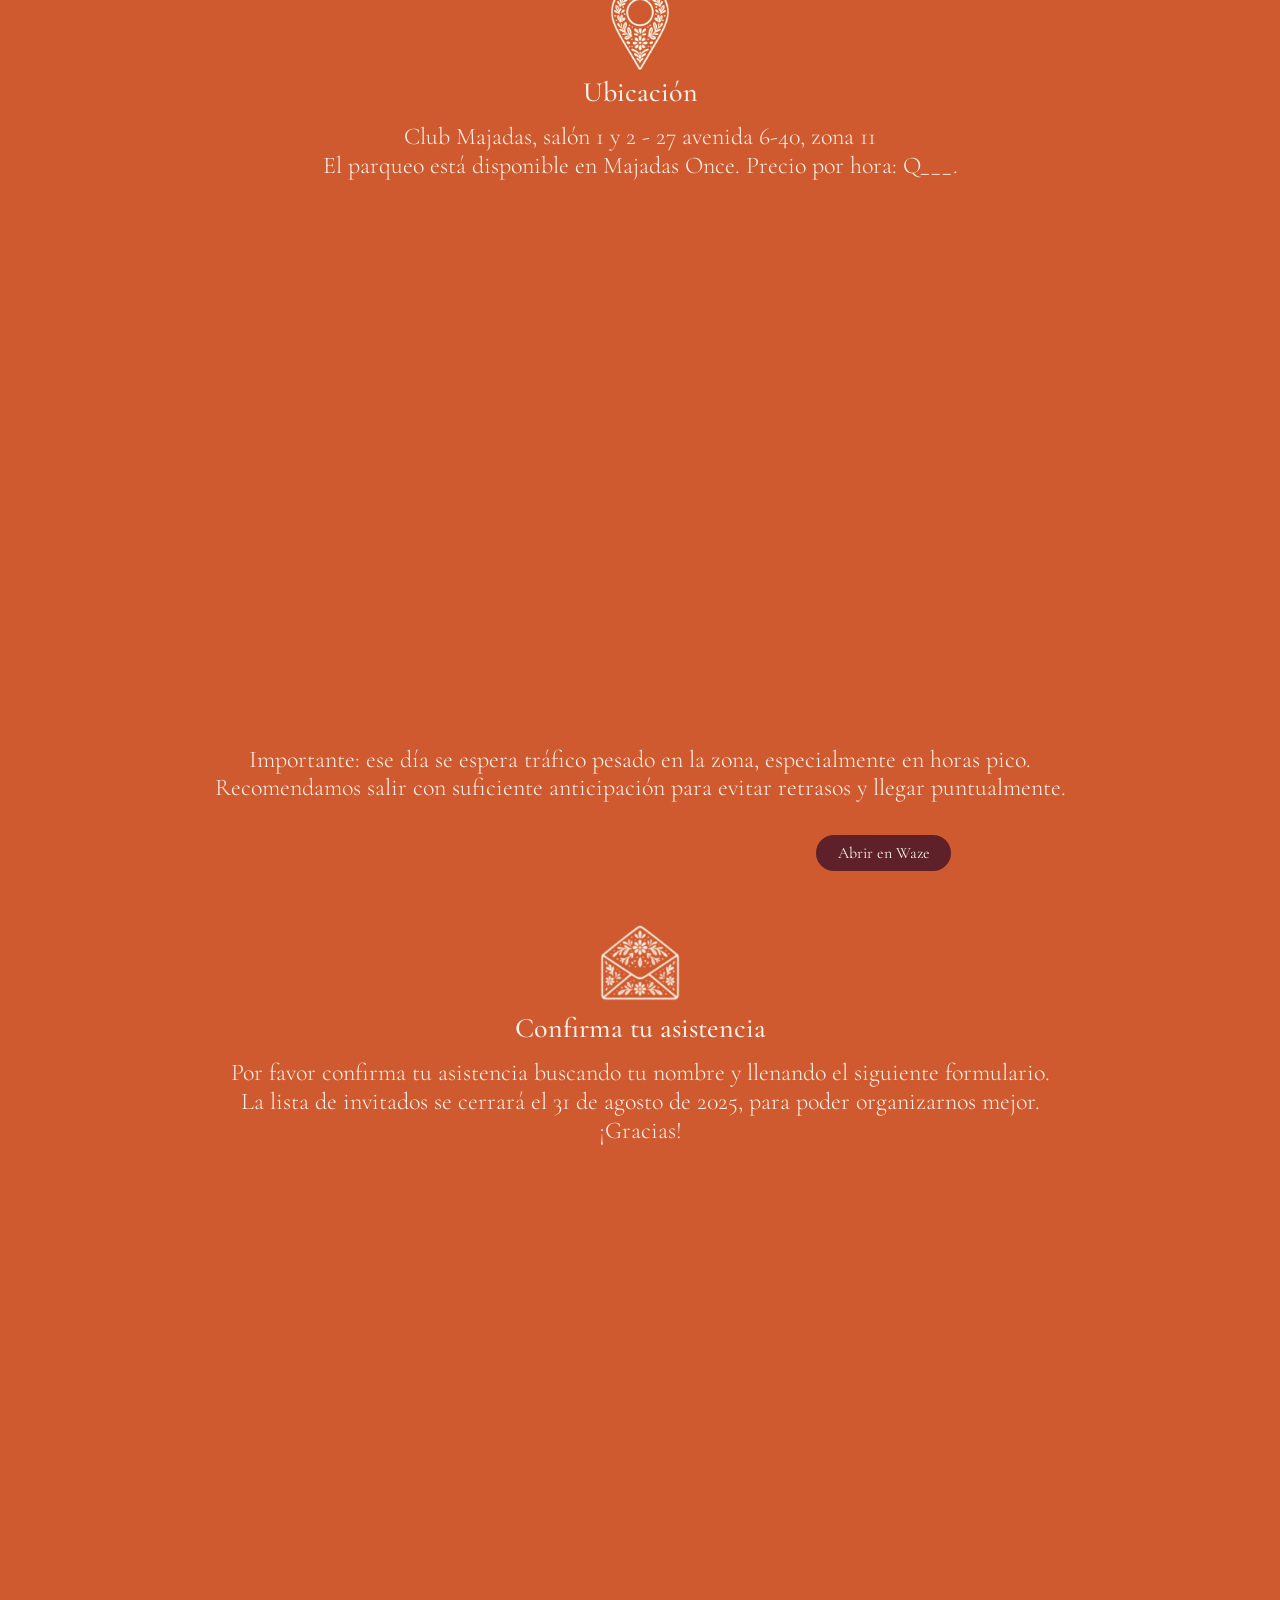
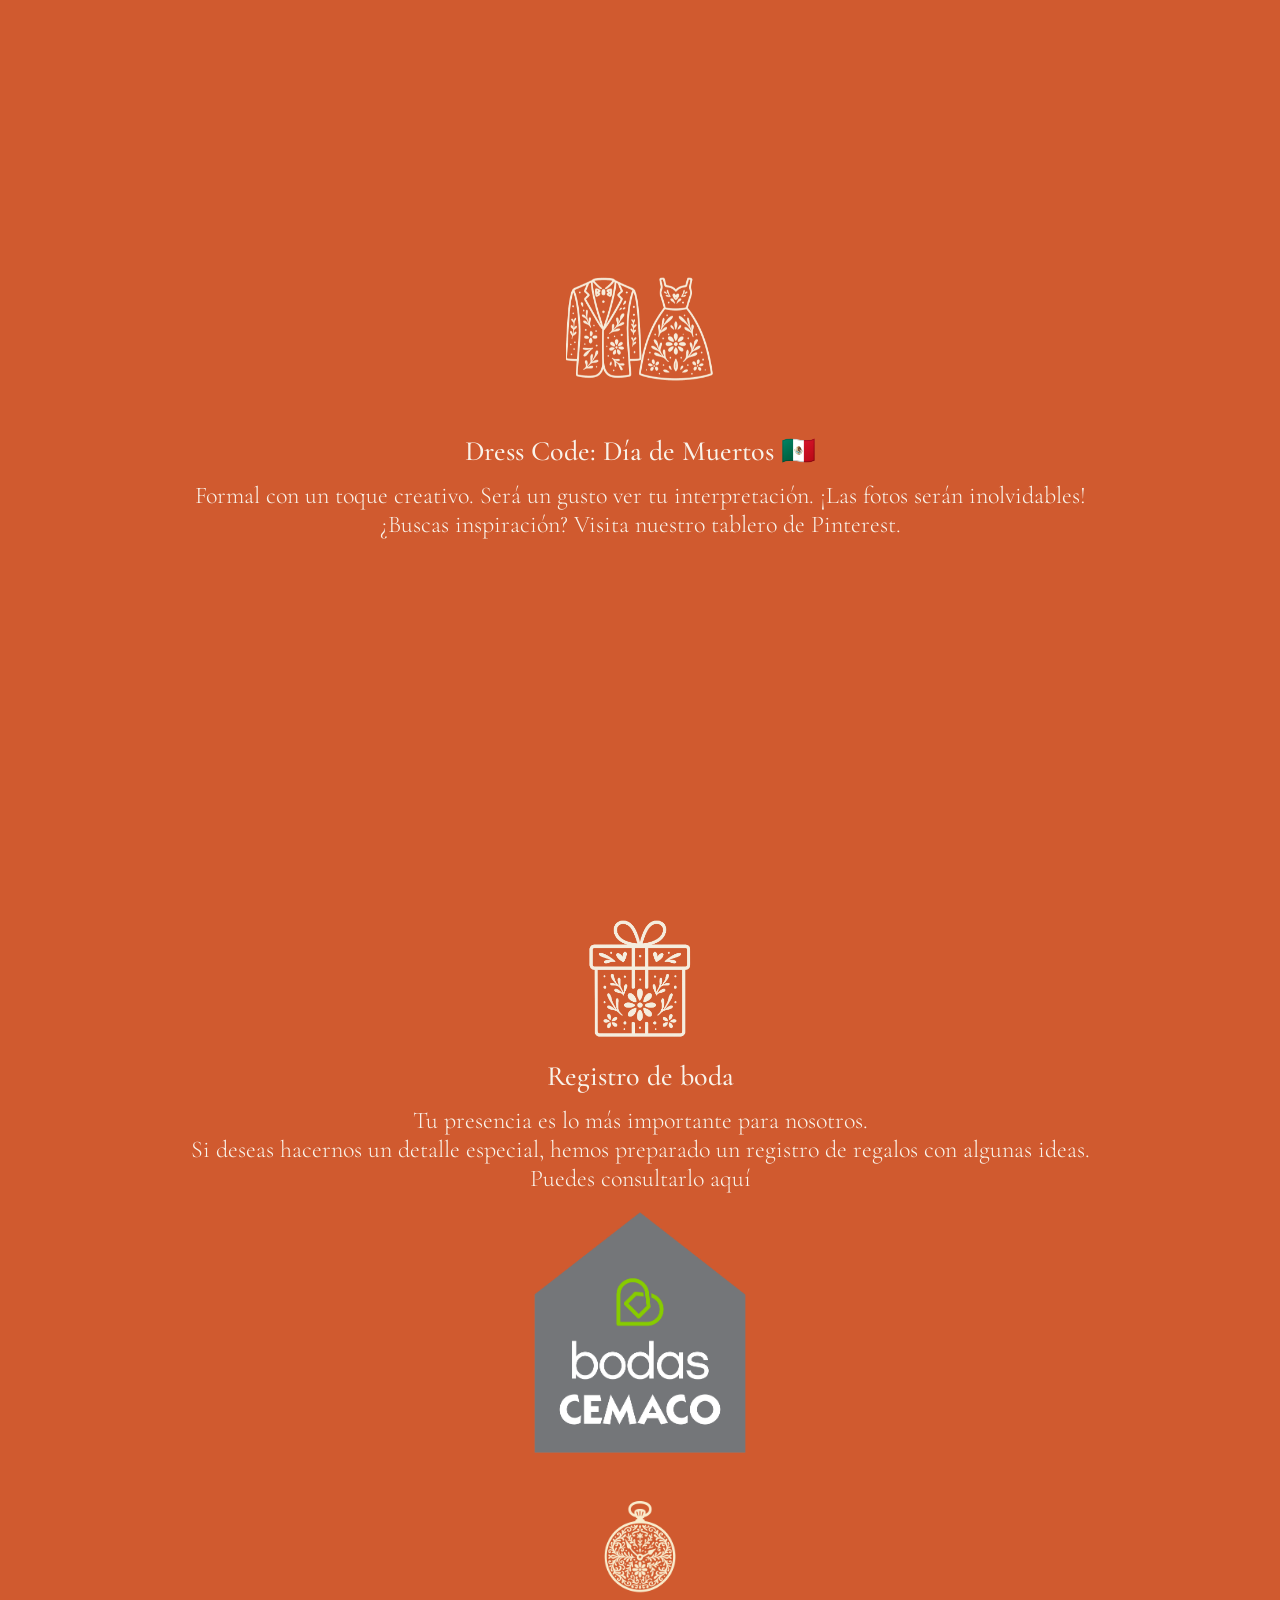
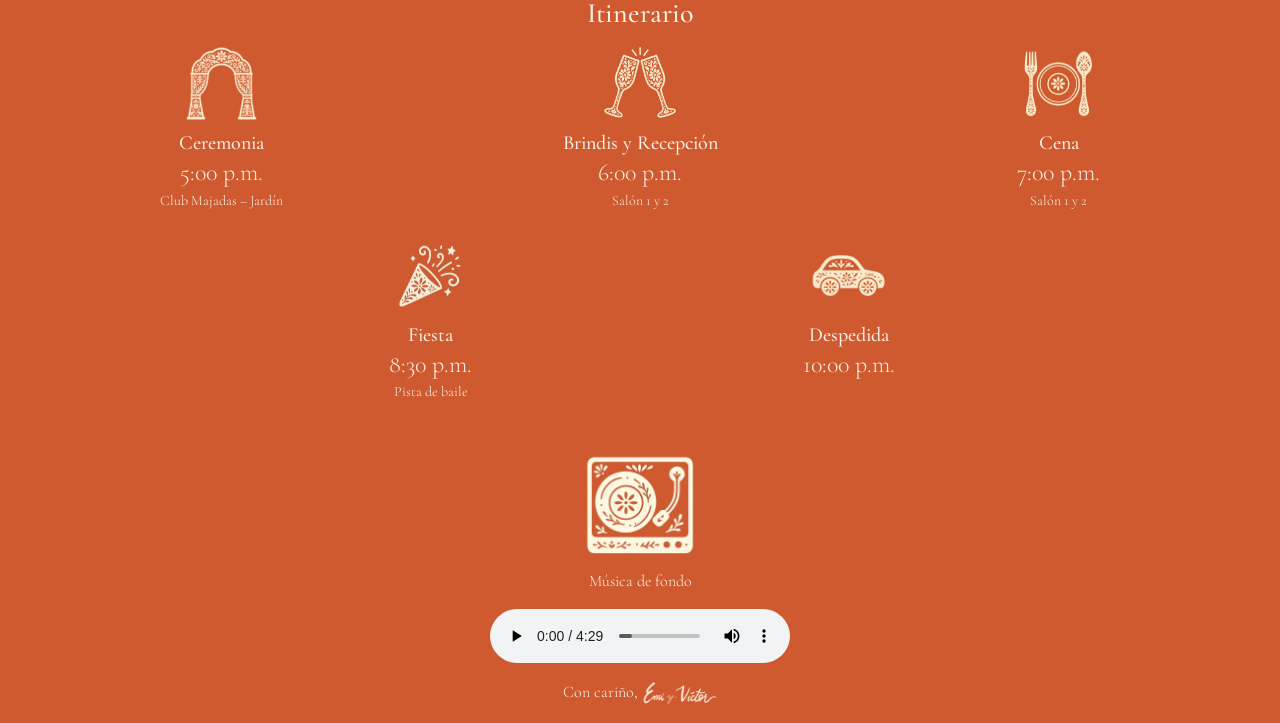
==== commit acb29b4a: "Actualizacion en html" ====
--- a/index.html
+++ b/index.html
@@ -208,7 +208,7 @@
         <img class="audio-icon img-fluid" src="Fotos/tocadiscos.png">
         <p class="audio-label">Música de fondo</p>
         <audio controls autoplay loop class="custom-audio">
-          <source src="" type="audio/mpeg">
+          <source src="Musica/The Only Exception - Vitamin String Quartet Performs Paramore's Brand New Eyes.mp3" type="audio/mpeg">
           Tu navegador no soporta el elemento de audio.
         </audio>
     </div>
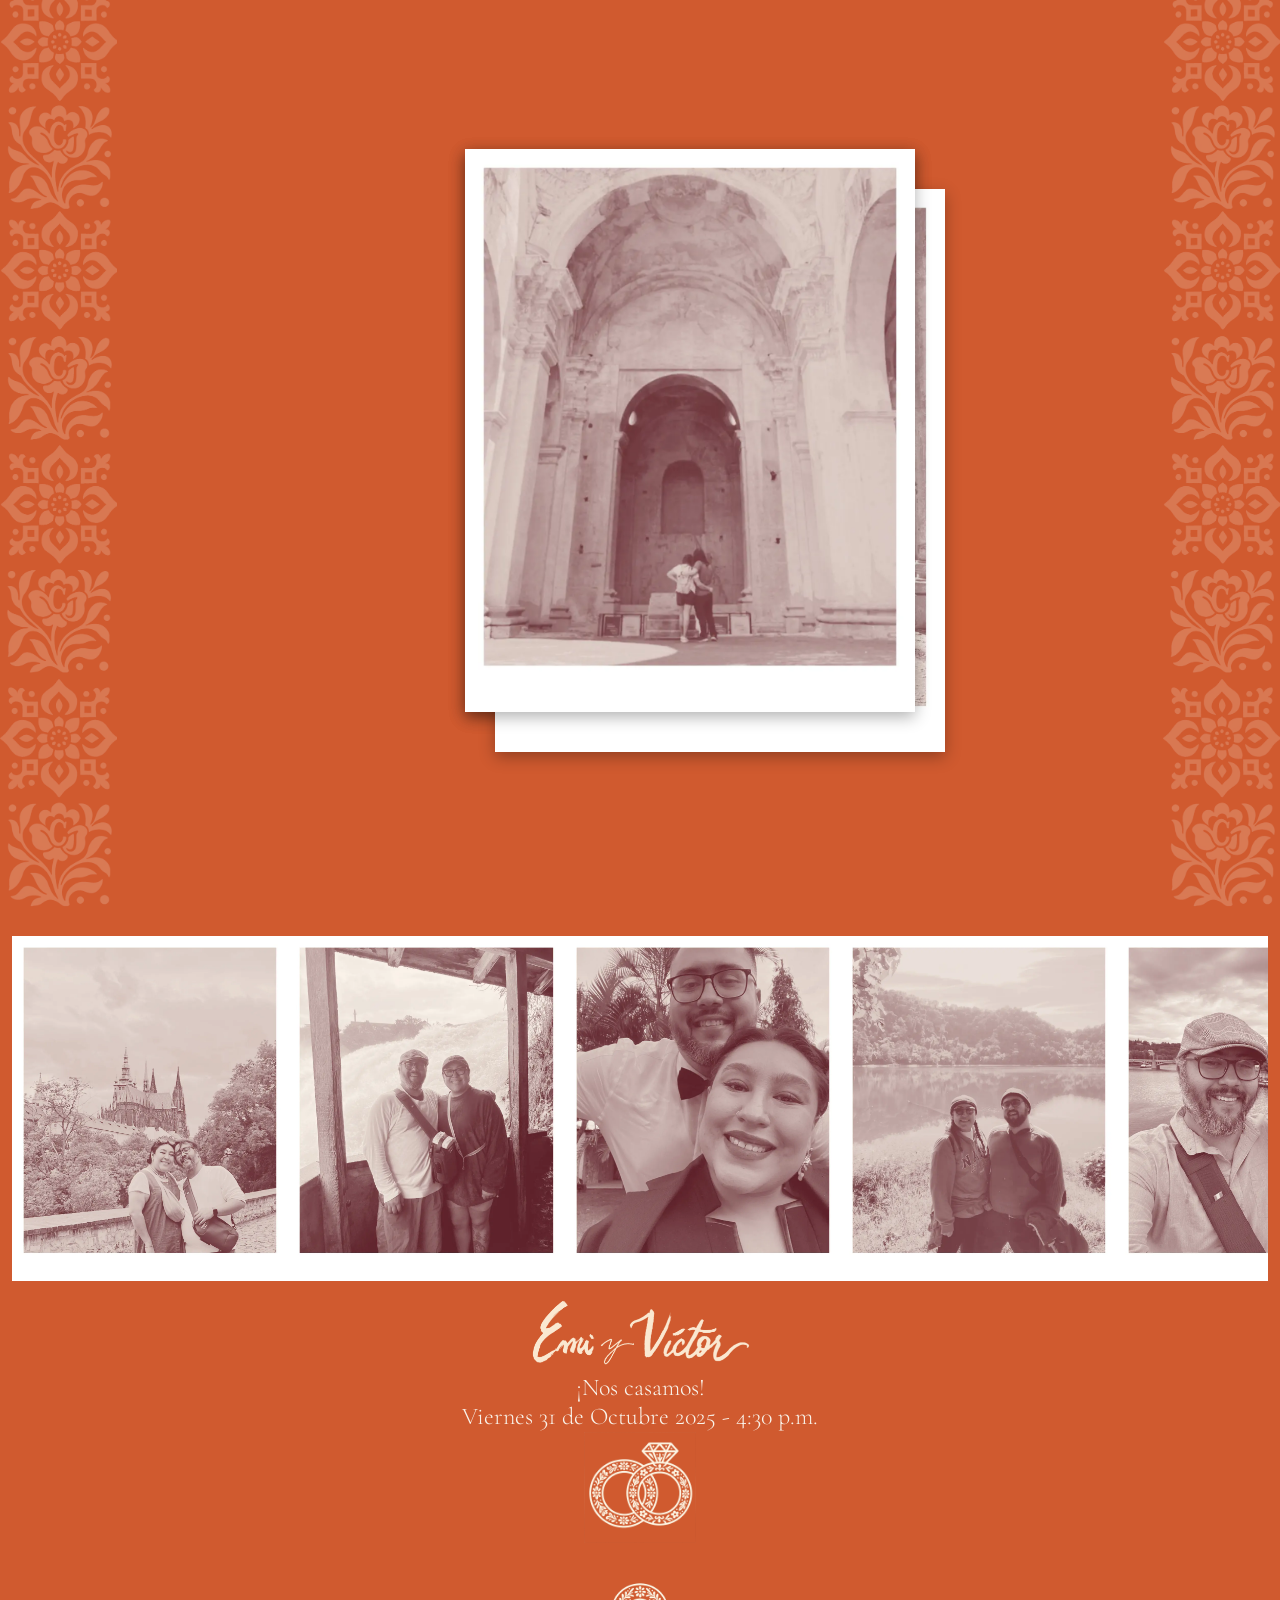
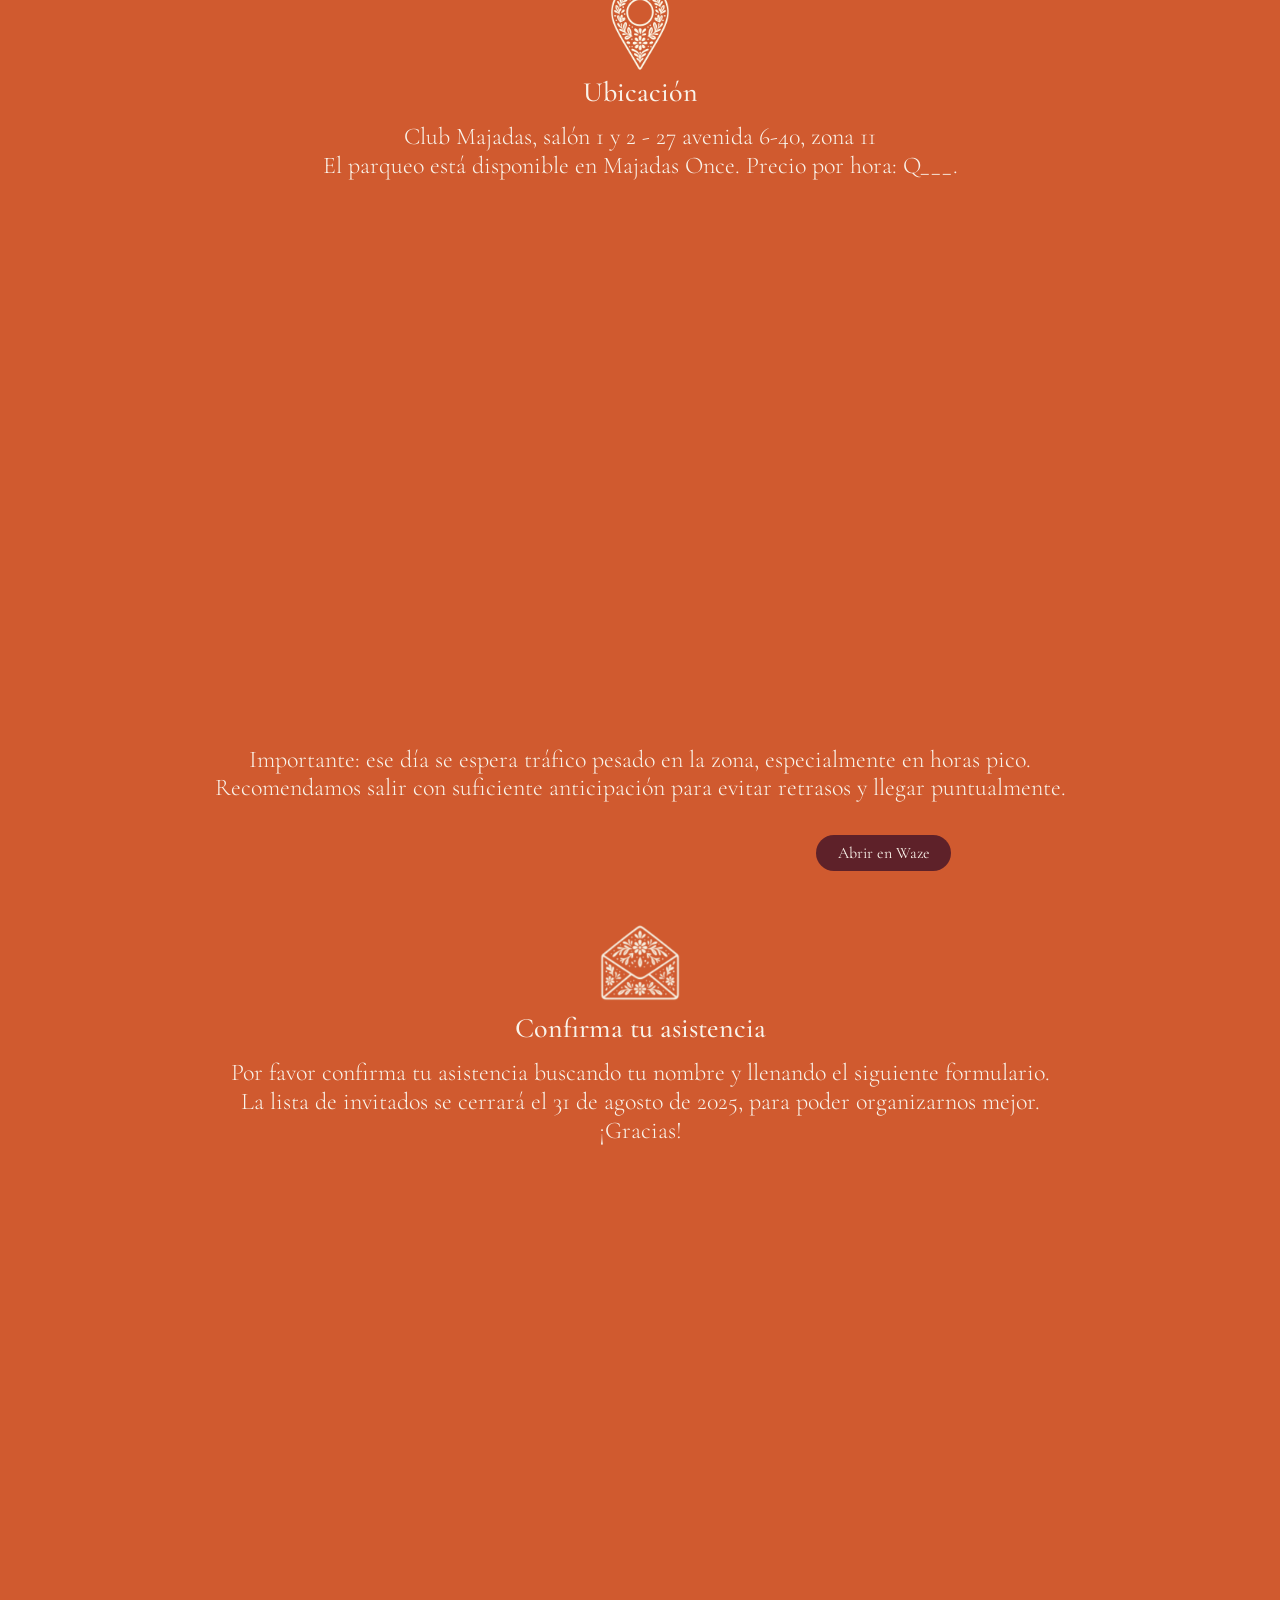
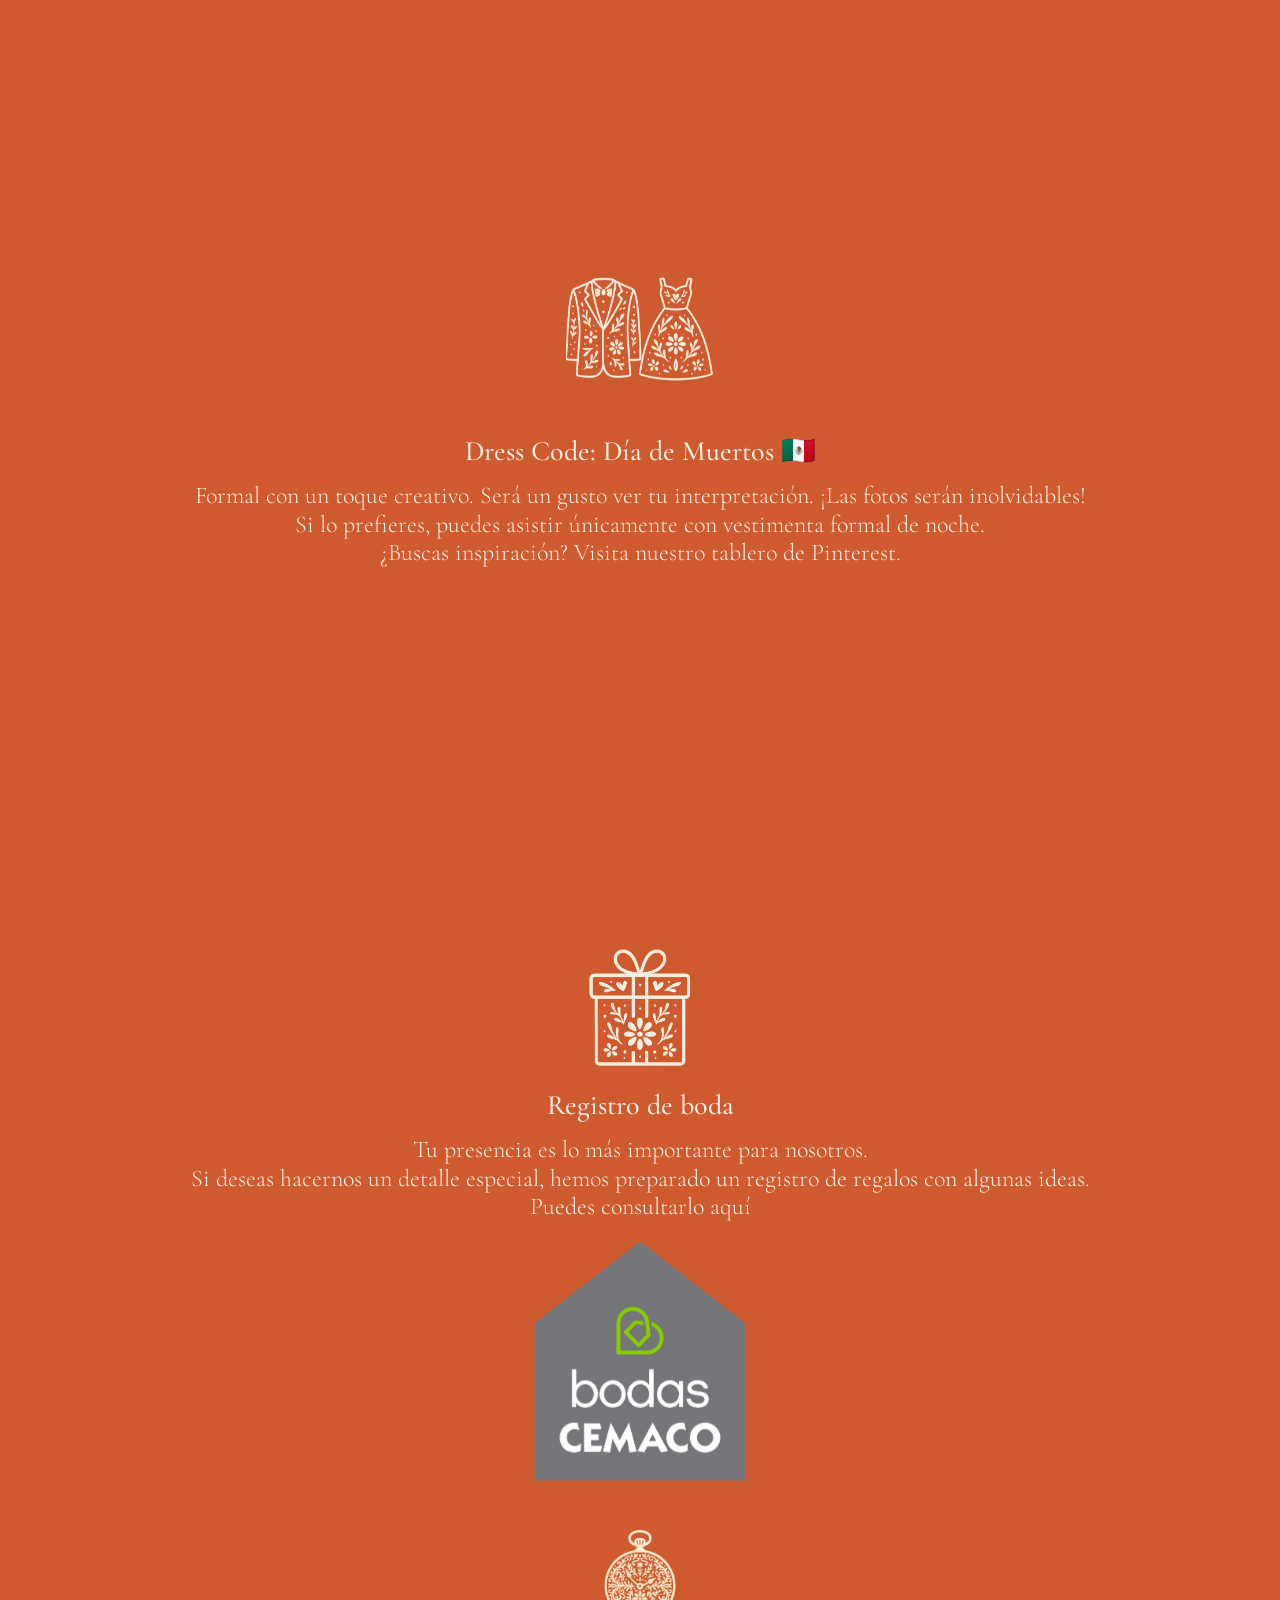
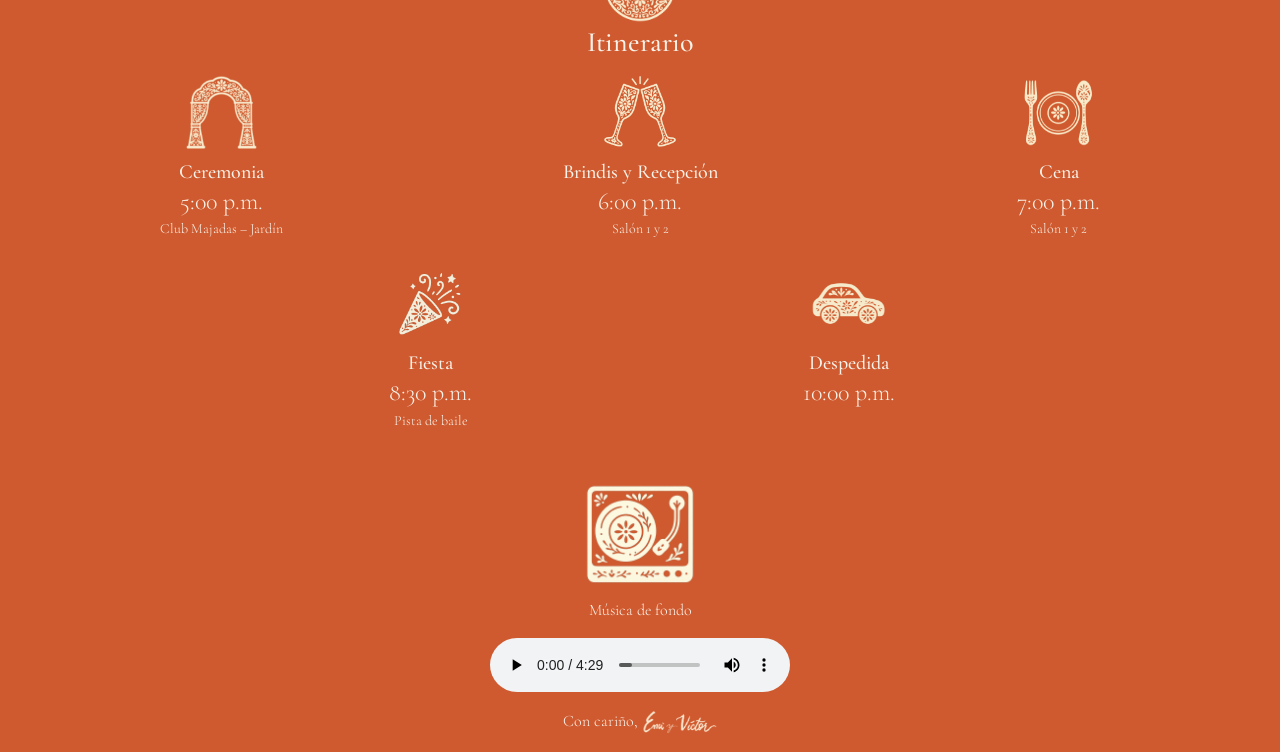
==== commit a909e64f: "Actualizacion de todos los archivos" ====
--- a/index.html
+++ b/index.html
@@ -18,17 +18,17 @@
 
 <body>
 
-  <img src="Fotos/talavera1-1.png" class="borde borde-izquierdo fixed-start">
-  <img src="Fotos/talavera1-1.png" class="borde borde-derecho fixed-end">
+  <img src="Fotos/talavera1-1.webp" loading="lazy" class="borde borde-izquierdo fixed-start">
+  <img src="Fotos/talavera1-1.webp" loading="lazy" class="borde borde-derecho fixed-end">
 
  <!-- Bienvenida (antes <section>) -->
 <div class="vh-100 d-flex justify-content-center align-items-center flex-column text-center section-alt">
   
   <!-- Contenedor para imágenes de bienvenida -->
   <div class="image-stack position-relative" style="width: 50vh; height: 50vh;">
-    <img src="Fotos/img12-2.png" alt="Imagen 1" class="bienvenida-img position-absolute" style="top: 0; left: 50px; opacity: 0; animation: fadeInMove 1s forwards 0.5s;">
-    <img src="Fotos/img16-2.png" alt="Imagen 2" class="bienvenida-img position-absolute" style="top: 40px; left: 80px; opacity: 0; animation: fadeInMove 1s forwards 1.5s;">
-    <img src="Fotos/img18-2.png" alt="Imagen 3" class="bienvenida-img position-absolute" style="top: 0px; left: 50px; opacity: 0; animation: fadeInMove 1s forwards 2.5s;">
+    <img src="Fotos/img12-2.webp" loading="lazy" alt="Imagen 1" class="bienvenida-img position-absolute" style="top: 0; left: 50px; opacity: 0; animation: fadeInMove 1s forwards 0.5s;">
+    <img src="Fotos/img16-2.webp" loading="lazy" alt="Imagen 2" class="bienvenida-img position-absolute" style="top: 40px; left: 80px; opacity: 0; animation: fadeInMove 1s forwards 1.5s;">
+    <img src="Fotos/img18-2.webp" loading="lazy" alt="Imagen 3" class="bienvenida-img position-absolute" style="top: 0px; left: 50px; opacity: 0; animation: fadeInMove 1s forwards 2.5s;">
   
   </div>
 
@@ -72,31 +72,31 @@
     <!-- Tu slider debajo -->
       <!-- Slider -->
       <div class="slider-track d-flex flex-nowrap">
-        <img class="photo-slider img-fluid" src="Fotos/img1-2.png" alt="Foto 1">
-        <img class="photo-slider img-fluid" src="Fotos/img2-2.png" alt="Foto 2">
-        <img class="photo-slider img-fluid" src="Fotos/img3-2.png" alt="Foto 3">
-        <img class="photo-slider img-fluid" src="Fotos/img4-2.png" alt="Foto 4">
-        <img class="photo-slider img-fluid" src="Fotos/img5-2.png" alt="Foto 5">
-        <img class="photo-slider img-fluid" src="Fotos/img6-2.png" alt="Foto 6">
-        <img class="photo-slider img-fluid" src="Fotos/img7-2.png" alt="Foto 7">
-        <img class="photo-slider img-fluid" src="Fotos/img8-2.png" alt="Foto 8">
-        <img class="photo-slider img-fluid" src="Fotos/img9-2.png" alt="Foto 9">
-        <img class="photo-slider img-fluid" src="Fotos/img10-2.png" alt="Foto 10">
+        <img class="photo-slider img-fluid" src="Fotos/img1-2.webp" loading="lazy" alt="Foto 1">
+        <img class="photo-slider img-fluid" src="Fotos/img2-2.webp" loading="lazy" alt="Foto 2">
+        <img class="photo-slider img-fluid" src="Fotos/img3-2.webp" loading="lazy" alt="Foto 3">
+        <img class="photo-slider img-fluid" src="Fotos/img4-2.webp" loading="lazy" alt="Foto 4">
+        <img class="photo-slider img-fluid" src="Fotos/img5-2.webp" loading="lazy" alt="Foto 5">
+        <img class="photo-slider img-fluid" src="Fotos/img6-2.webp" loading="lazy" alt="Foto 6">
+        <img class="photo-slider img-fluid" src="Fotos/img7-2.webp" loading="lazy" alt="Foto 7">
+        <img class="photo-slider img-fluid" src="Fotos/img8-2.webp" loading="lazy" alt="Foto 8">
+        <img class="photo-slider img-fluid" src="Fotos/img9-2.webp" loading="lazy" alt="Foto 9">
+        <img class="photo-slider img-fluid" src="Fotos/img10-2.webp" loading="lazy" alt="Foto 10">
       </div>
     </div>
     <div class="container py-3">
     
       <!-- Encabezado -->
           
-          <img class="name img-fluid" src="Fotos/name.png" alt="nombres">
+          <img class="name img-fluid" src="Fotos/name.png" loading="lazy" alt="nombres">
           <p class="mb-0">¡Nos casamos! <br>
           Viernes 31 de Octubre 2025 - 4:30 p.m.</p>
-          <img class="name-icon img-fluid" src="Fotos/anillo.png" alt="Anillo">
+          <img class="name-icon img-fluid" src="Fotos/anillo.webp" loading="lazy" alt="Anillo">
     </div>
     
       <!-- Mapa -->
       <div class="container-fluid section-full section-alt text-center section-alt">
-        <img class="ubicacion-icon img-fluid" src="Fotos/ubicacion.png" alt="Ubicación">
+        <img class="ubicacion-icon img-fluid" src="Fotos/ubicacion.webp" loading="lazy" alt="Ubicación">
         <h3 class="title">Ubicación</h3>
         <p class="mapa-text">Club Majadas, salón 1 y 2 - 27 avenida 6-40, zona 11<br>
           El parqueo está disponible en Majadas Once. Precio por hora: Q___.</p>
@@ -111,7 +111,7 @@
     
       <!-- RSVP -->
       <div class="container-fluid section-full section-alt text-center section-alt">
-        <img class="rsvp-icon img-fluid" src="Fotos/confirmacion.png" alt="RSVP">
+        <img class="rsvp-icon img-fluid" src="Fotos/confirmacion.webp" loading="lazy" alt="RSVP">
         <h3 class="title">Confirma tu asistencia</h3>
         <p class="rsvp-text">Por favor confirma tu asistencia buscando tu nombre y llenando el siguiente formulario. <br>
           La lista de invitados se cerrará el 31 de agosto de 2025, para poder organizarnos mejor.<br>
@@ -132,10 +132,11 @@
       <!-- Vestuario -->
       <div class="container-fluid section-full section-alt text-center section-alt full-height">
         <div class="d-flex justify-content-center align-items-center gap-3 mb-3">
-            <img class="vestuario-icon img-fluid suit" src="Fotos/vestuario.png" alt="Vestuario">
+            <img class="vestuario-icon img-fluid suit" src="Fotos/vestuario.webp" loading="lazy" alt="Vestuario">
         </div>
             <h3 class="title mt-3 suggestion">Dress Code: Día de Muertos 🇲🇽</h3>
-            <p class="vestuario-text">Formal con un toque creativo. Será un gusto ver tu interpretación. ¡Las fotos serán inolvidables! 
+            <p class="vestuario-text">Formal con un toque creativo. Será un gusto ver tu interpretación. ¡Las fotos serán inolvidables!
+              <br> Si lo prefieres, puedes asistir únicamente con vestimenta formal de noche. 
               <br> ¿Buscas inspiración? Visita nuestro tablero de Pinterest. </p>
             <div class="ratio ratio-16x9" style="max-width: 600px; margin: 0 auto;">
                 <iframe src="https://petracoding.github.io/pinterest/board.html?link=iemaielyu/sugerencias-de-vestuario/&hideHeader=0&hideFooter=0&transparent=0"></iframe>
@@ -144,26 +145,26 @@
     
       <!-- Registro -->
       <div class="container-fluid section-full section-alt text-center full-height">
-        <img class="registro-icon img-fluid" src="Fotos/regalo.png" alt="Regalos">
+        <img class="registro-icon img-fluid" src="Fotos/regalo.webp" loading="lazy" alt="Regalos">
         <h3 class="title">Registro de boda</h3>
         <p class="mapa-text">Tu presencia es lo más importante para nosotros.<br> 
         Si deseas hacernos un detalle especial, hemos preparado un registro de regalos con algunas ideas.<br>
         Puedes consultarlo aquí</p>
         <a href="https://www.cemaco.com/list/bodacarranzajimenez" target="_blank">
-          <img src="Fotos/bodas-cemaco.png" class="img-fluid  ">
+          <img src="Fotos/bodas-cemaco.webp"  loading="lazy" class="img-fluid  ">
         </a>        
       </div>
     
       <!-- Itinerario -->
 <div class="container-fluid section-full section-alt text-center">
-  <img class="rsvp-icon img-fluid" src="Fotos/reloj.png" alt="RSVP">
+  <img class="rsvp-icon img-fluid" src="Fotos/reloj.webp" loading="lazy" alt="RSVP">
   <h3 class="title">Itinerario</h3>
 
   <div class="row justify-content-center">
     
     <!-- Evento 1 -->
     <div class="col-12 col-md-4 mb-4">
-      <img src="Fotos/arco.png" alt="Ceremonia" class="img-fluid mb-2" style="max-width: 80px;">
+      <img src="Fotos/arco.webp"  loading="lazy" alt="Ceremonia" class="img-fluid mb-2" style="max-width: 80px;">
       <h5 class="mb-1">Ceremonia</h5>
       <p class="mb-0">5:00 p.m.</p>
       <small>Club Majadas – Jardín</small>
@@ -171,7 +172,7 @@
 
     <!-- Evento 2 -->
     <div class="col-12 col-md-4 mb-4">
-      <img src="Fotos/brindis.png" alt="Brindis" class="img-fluid mb-2" style="max-width: 80px;">
+      <img src="Fotos/brindis.webp" alt="Brindis" loading="lazy" class="img-fluid mb-2" style="max-width: 80px;">
       <h5 class="mb-1">Brindis y Recepción</h5>
       <p class="mb-0">6:00 p.m.</p>
       <small>Salón 1 y 2</small>
@@ -179,7 +180,7 @@
 
     <!-- Evento 3 -->
     <div class="col-12 col-md-4 mb-4">
-      <img src="Fotos/cena.png" alt="Cena" class="img-fluid mb-2" style="max-width: 80px;">
+      <img src="Fotos/cena.webp" loading="lazy" alt="Cena" class="img-fluid mb-2" style="max-width: 80px;">
       <h5 class="mb-1">Cena</h5>
       <p class="mb-0">7:00 p.m.</p>
       <small>Salón 1 y 2</small>
@@ -187,7 +188,7 @@
 
     <!-- Evento 4 -->
     <div class="col-12 col-md-4 mb-4">
-      <img src="Fotos/fiesta.png" alt="Baile" class="img-fluid mb-2" style="max-width: 80px;">
+      <img src="Fotos/fiesta.webp" loading="lazy" alt="Baile" class="img-fluid mb-2" style="max-width: 80px;">
       <h5 class="mb-1">Fiesta</h5>
       <p class="mb-0">8:30 p.m.</p>
       <small>Pista de baile</small>
@@ -195,7 +196,7 @@
 
     <!-- Evento 5 -->
     <div class="col-12 col-md-4 mb-4">
-      <img src="Fotos/carro.png" alt="Despedida" class="img-fluid mb-2" style="max-width: 80px;">
+      <img src="Fotos/carro.webp" loading="lazy" alt="Despedida" class="img-fluid mb-2" style="max-width: 80px;">
       <h5 class="mb-1">Despedida</h5>
       <p class="mb-0">10:00 p.m.</p>
       <small></small>
@@ -205,7 +206,7 @@
 </div>
 
     <div class="audio-wrapper text-center mt-3">
-        <img class="audio-icon img-fluid" src="Fotos/tocadiscos.png">
+        <img class="audio-icon img-fluid" src="Fotos/tocadiscos.webp" loading="lazy" alt="tocadiscos">
         <p class="audio-label">Música de fondo</p>
         <audio controls autoplay loop class="custom-audio">
           <source src="Musica/The Only Exception - Vitamin String Quartet Performs Paramore's Brand New Eyes.mp3" type="audio/mpeg">
@@ -215,7 +216,7 @@
 
     <!-- Footer -->
     <footer class="text-center text-muted mt-5">
-        <p class="footer-text">Con cariño, <img class="name2 img-fluid" src="Fotos/name.png" alt="nombres">
+        <p class="footer-text">Con cariño, <img class="name2 img-fluid" src="Fotos/name.png" loading="lazy" alt="nombres">
         </p>
       </footer>
     </div>
--- a/format.css
+++ b/format.css
@@ -331,7 +331,7 @@
 .countdown-container {
 margin-top: 8%;
 width: 100%;
-left: 0%;
+left: 2%;
 transform: translateX(-76%);
 text-align: center;
 }
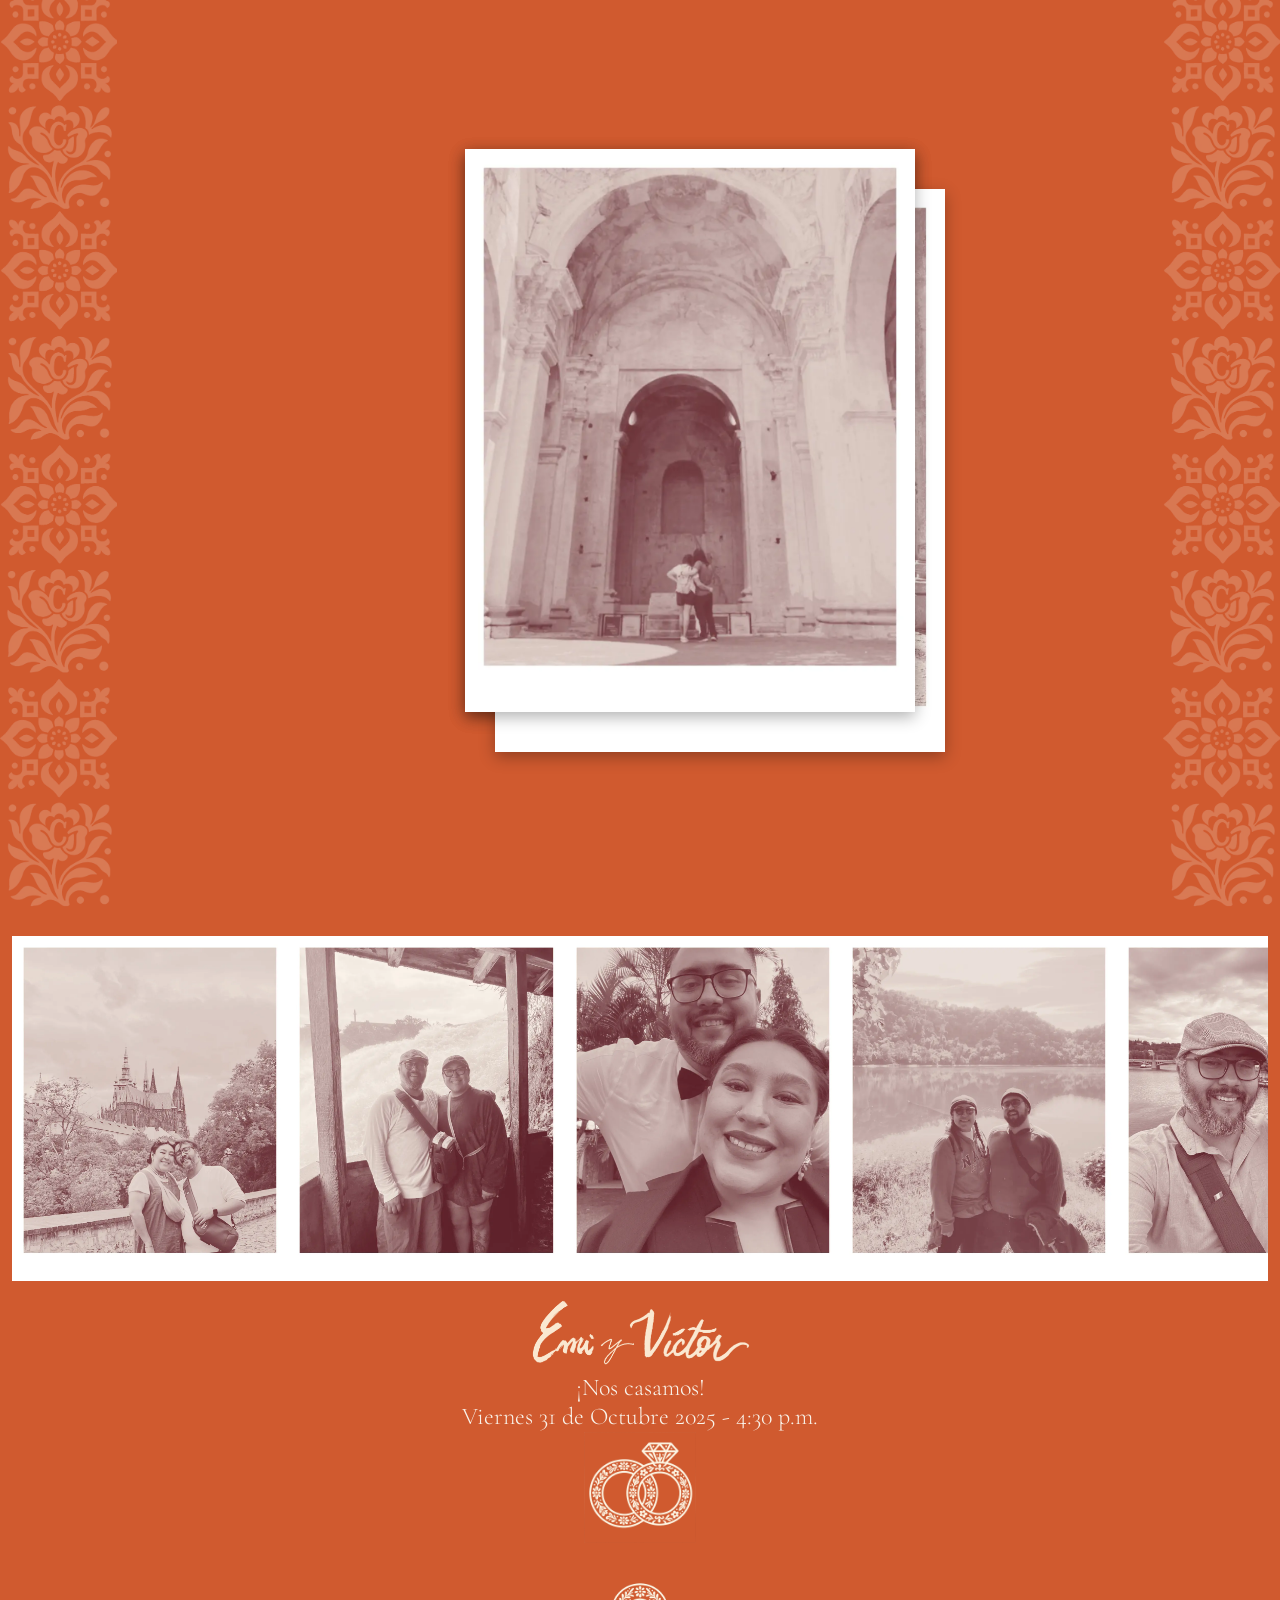
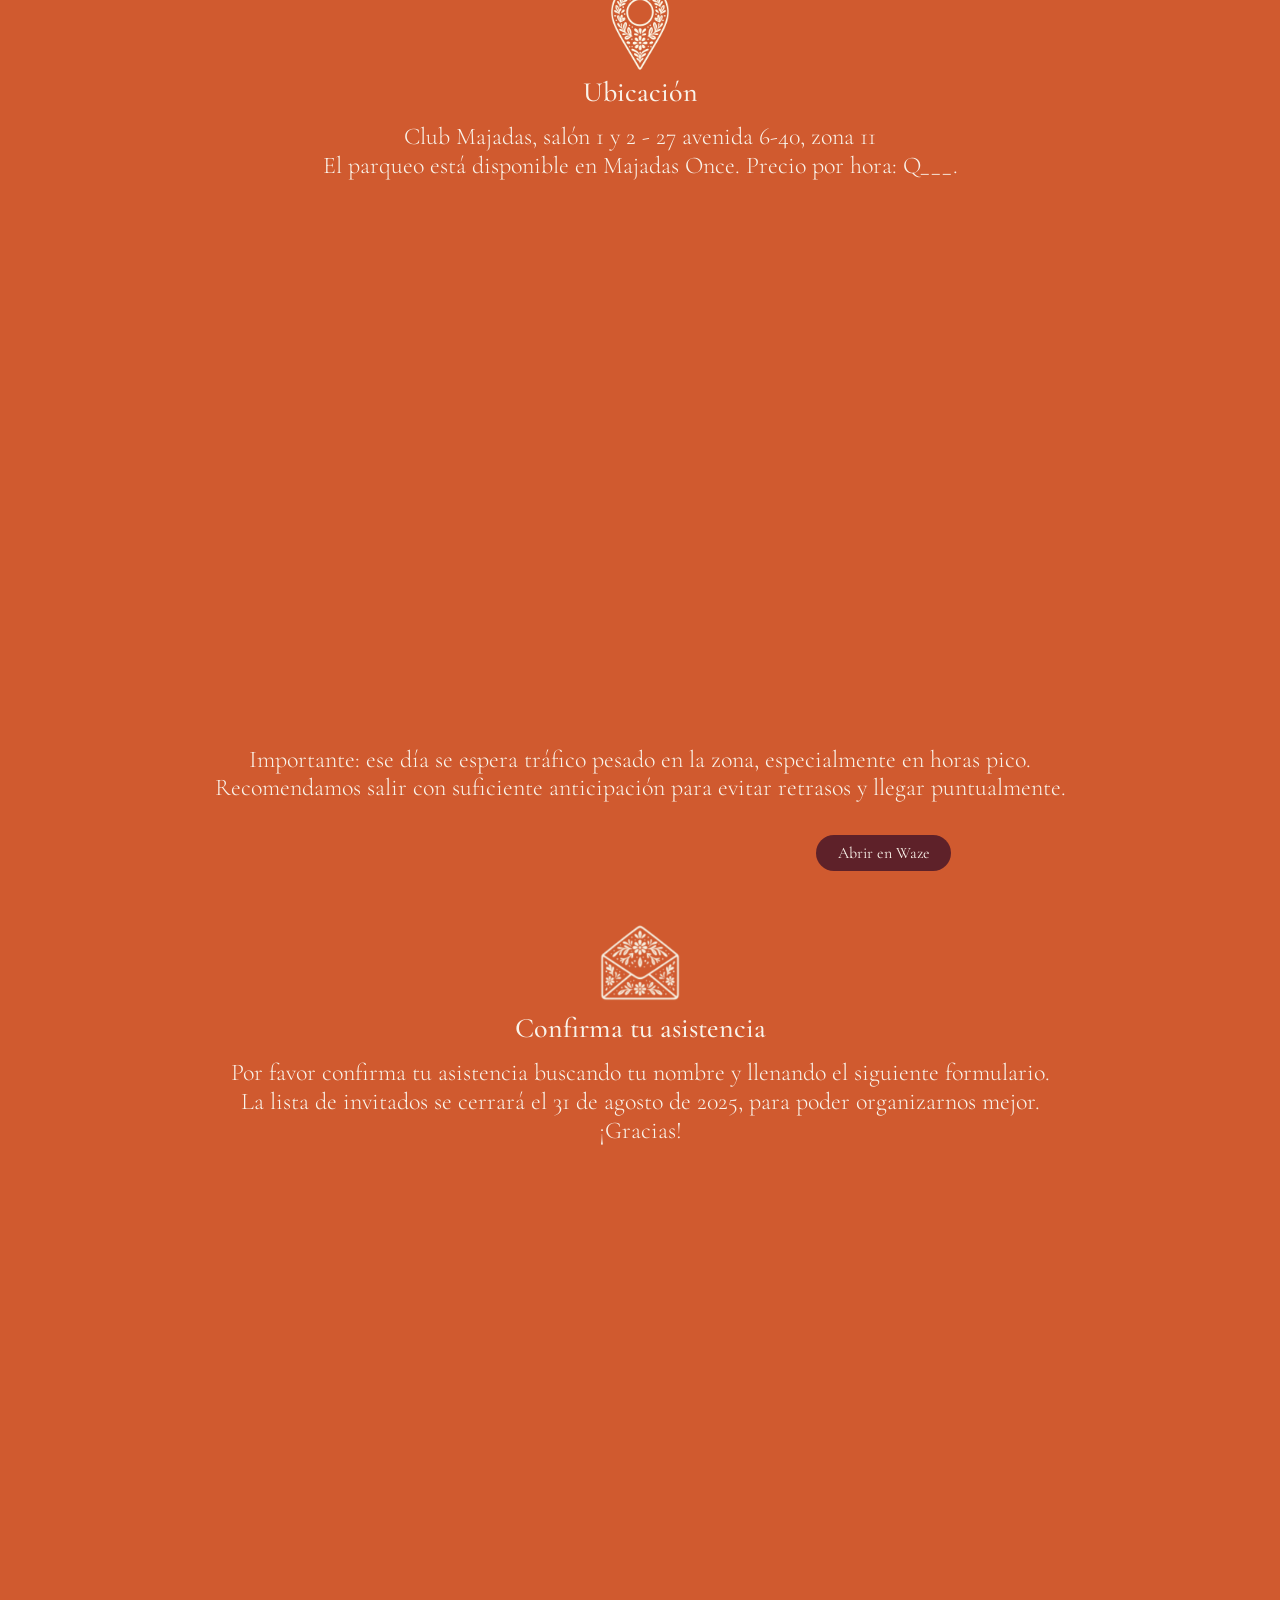
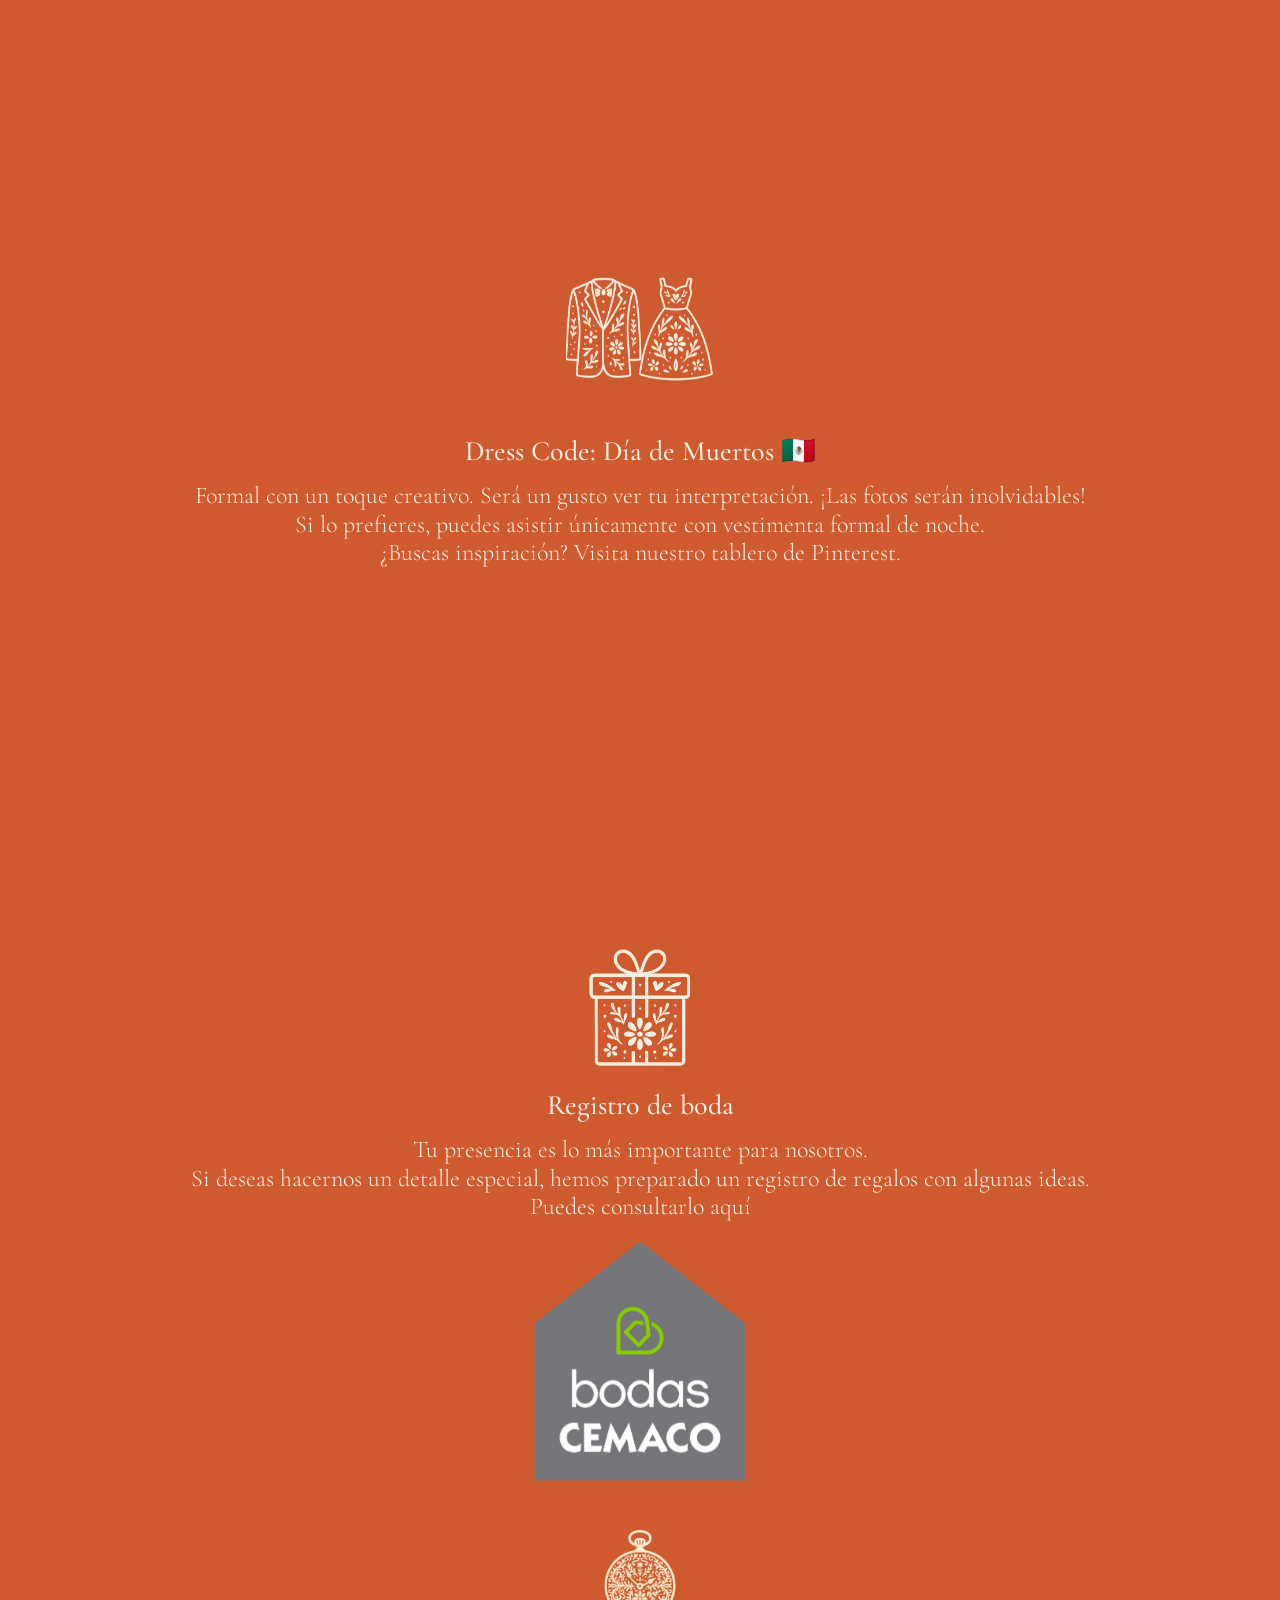
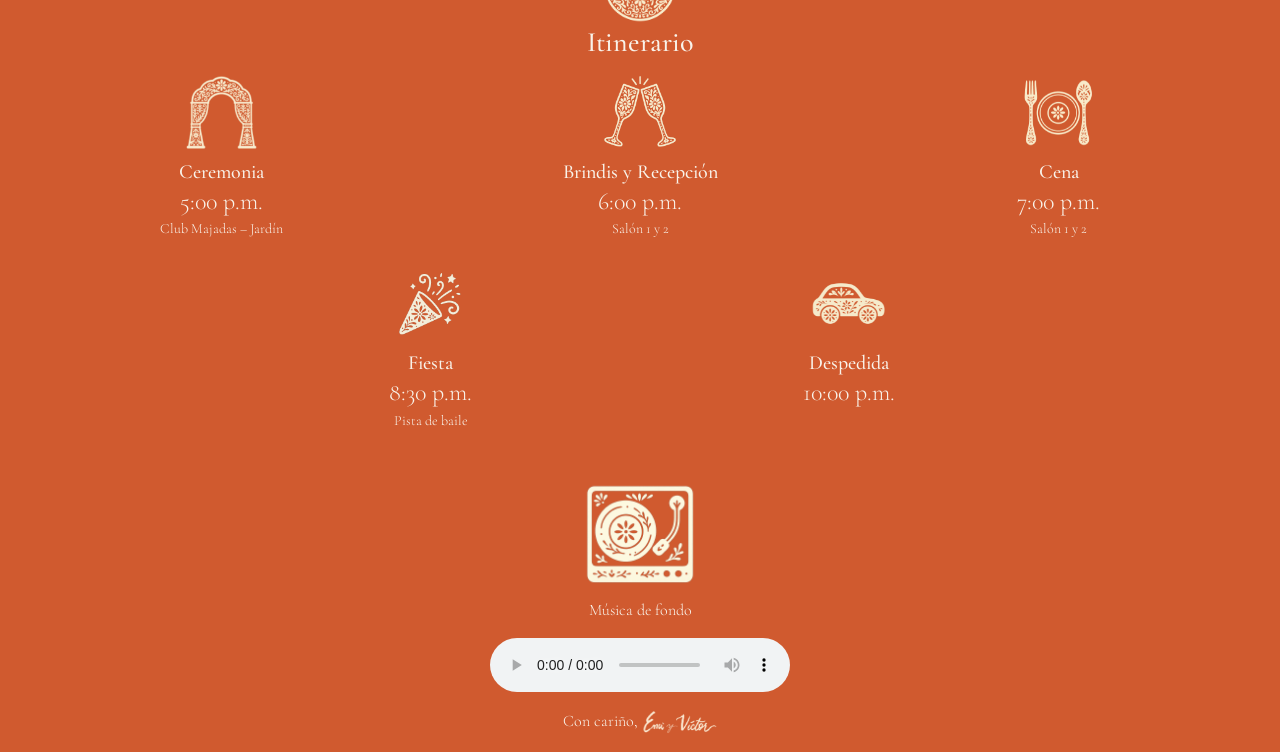
==== commit 2c7fd903: "Actualizacion en html" ====
--- a/index.html
+++ b/index.html
@@ -209,7 +209,7 @@
         <img class="audio-icon img-fluid" src="Fotos/tocadiscos.webp" loading="lazy" alt="tocadiscos">
         <p class="audio-label">Música de fondo</p>
         <audio controls autoplay loop class="custom-audio">
-          <source src="Musica/The Only Exception - Vitamin String Quartet Performs Paramore's Brand New Eyes.mp3" type="audio/mpeg">
+          <source src="" type="audio/mpeg">
           Tu navegador no soporta el elemento de audio.
         </audio>
     </div>
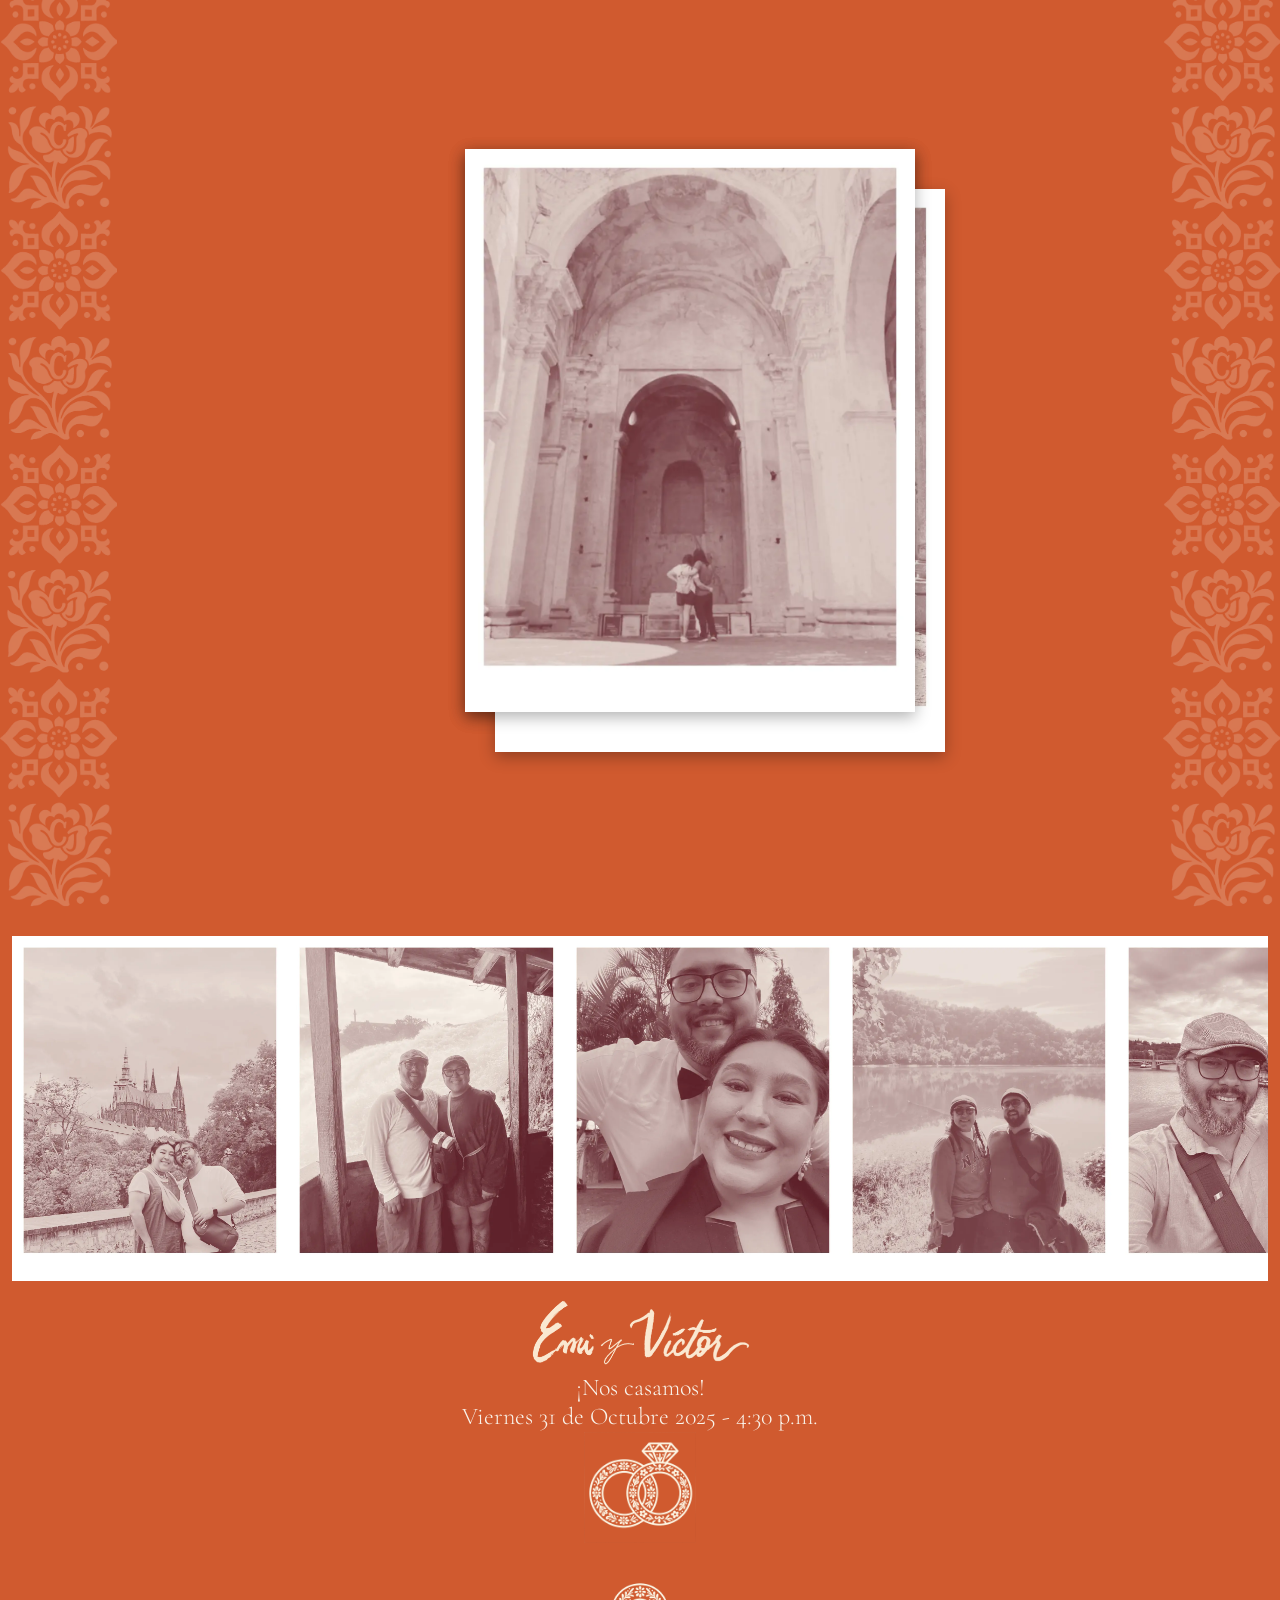
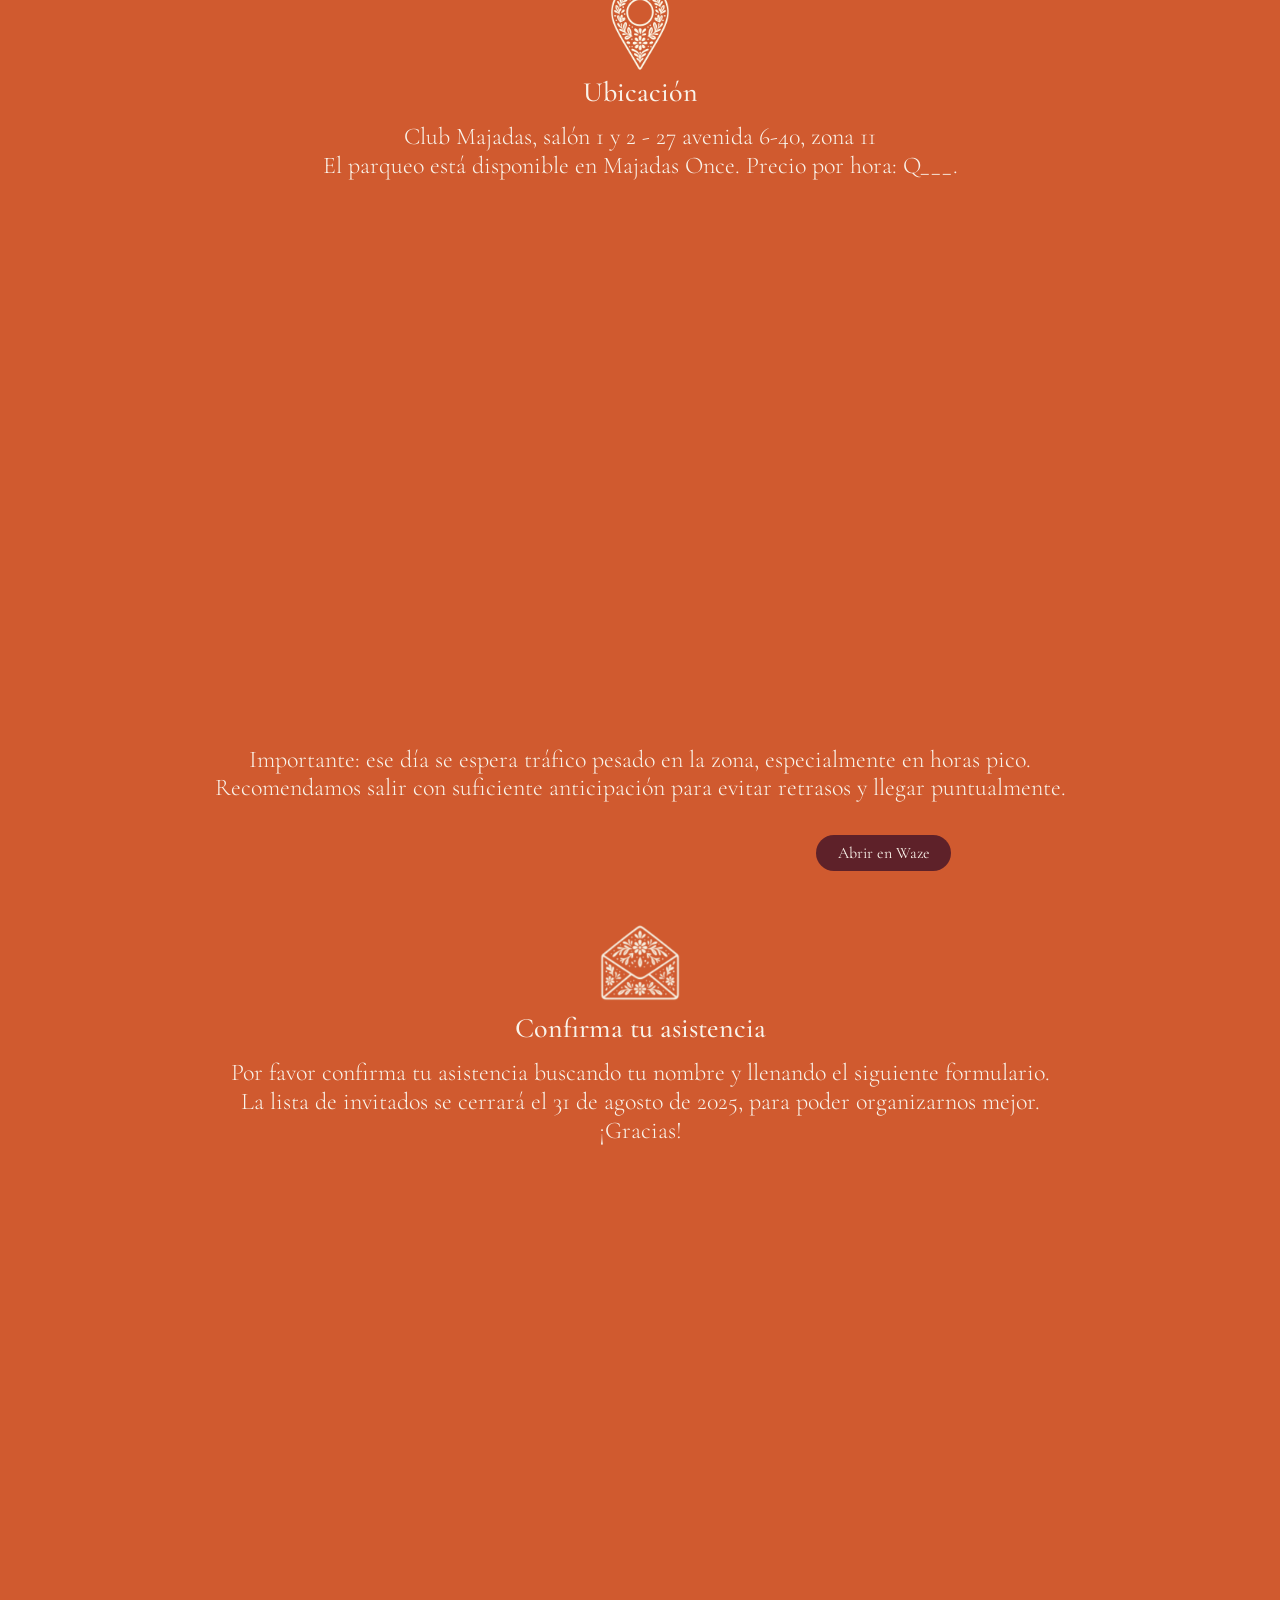
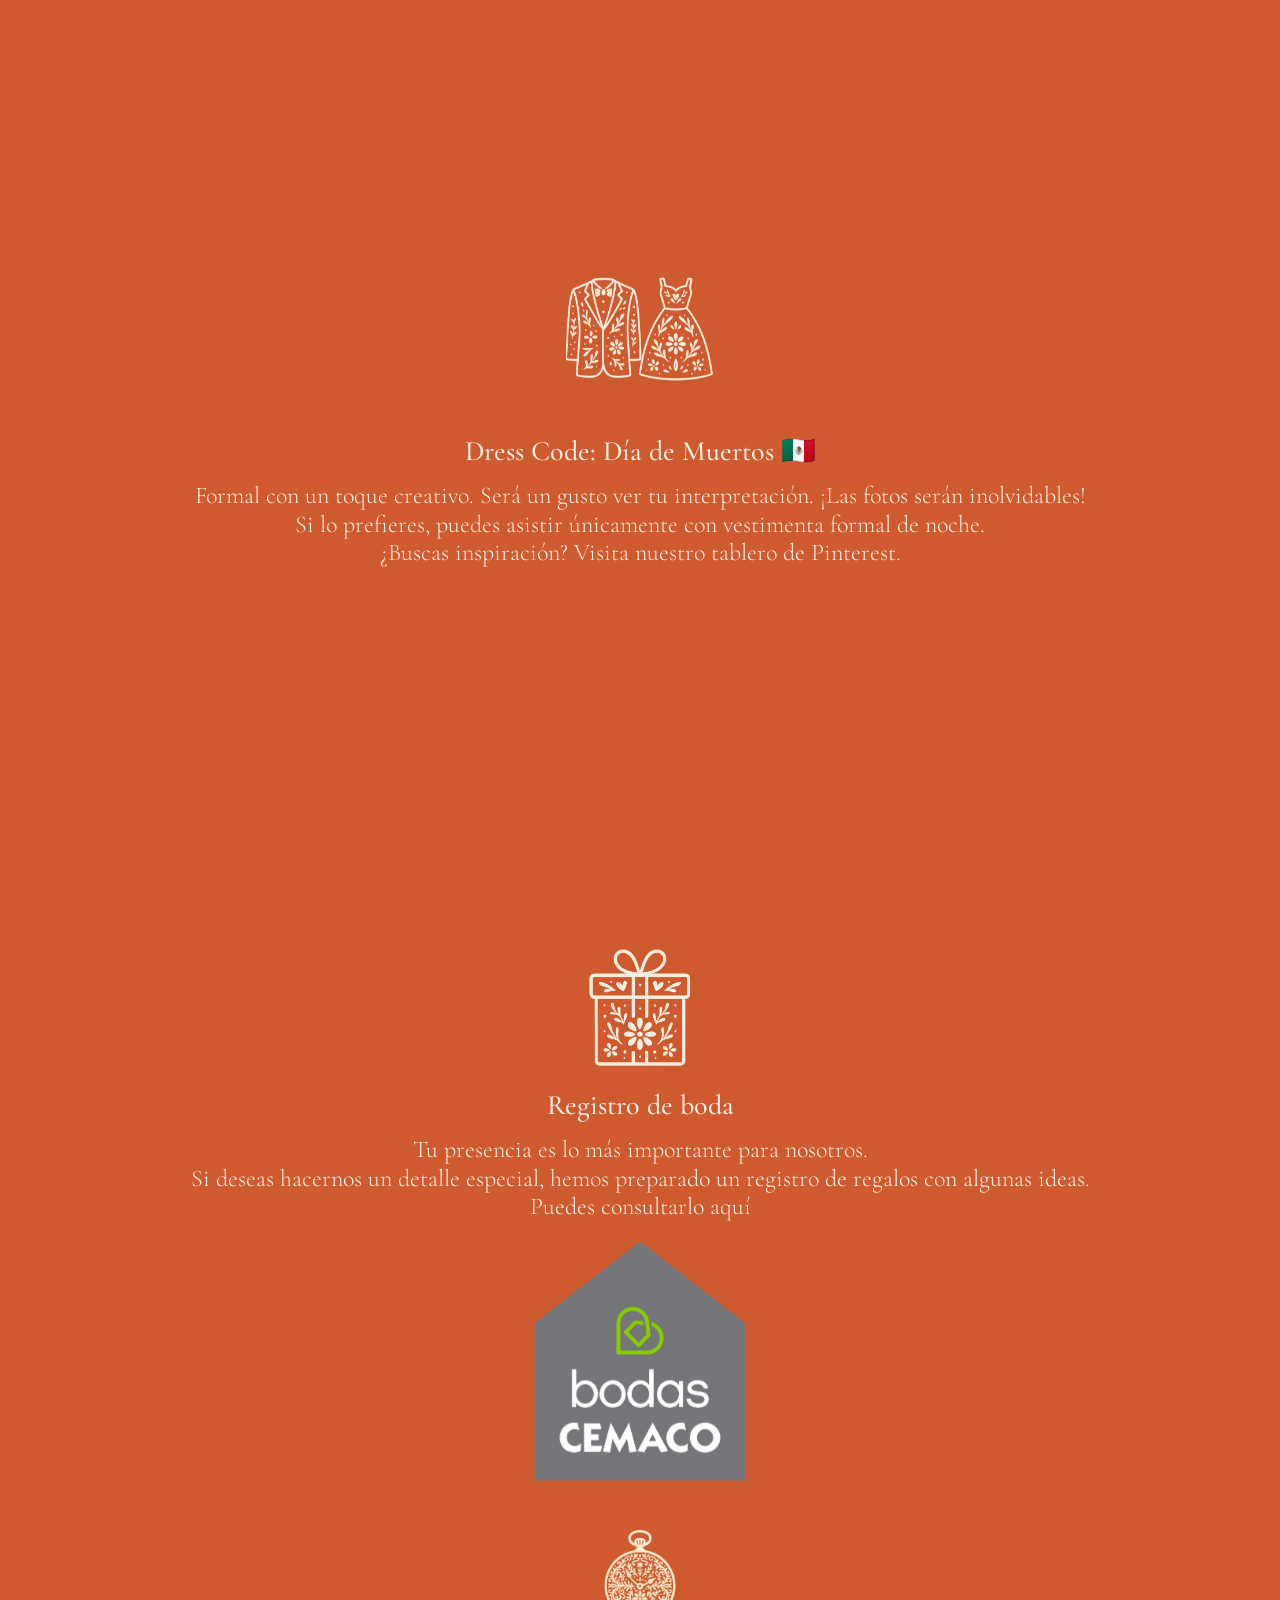
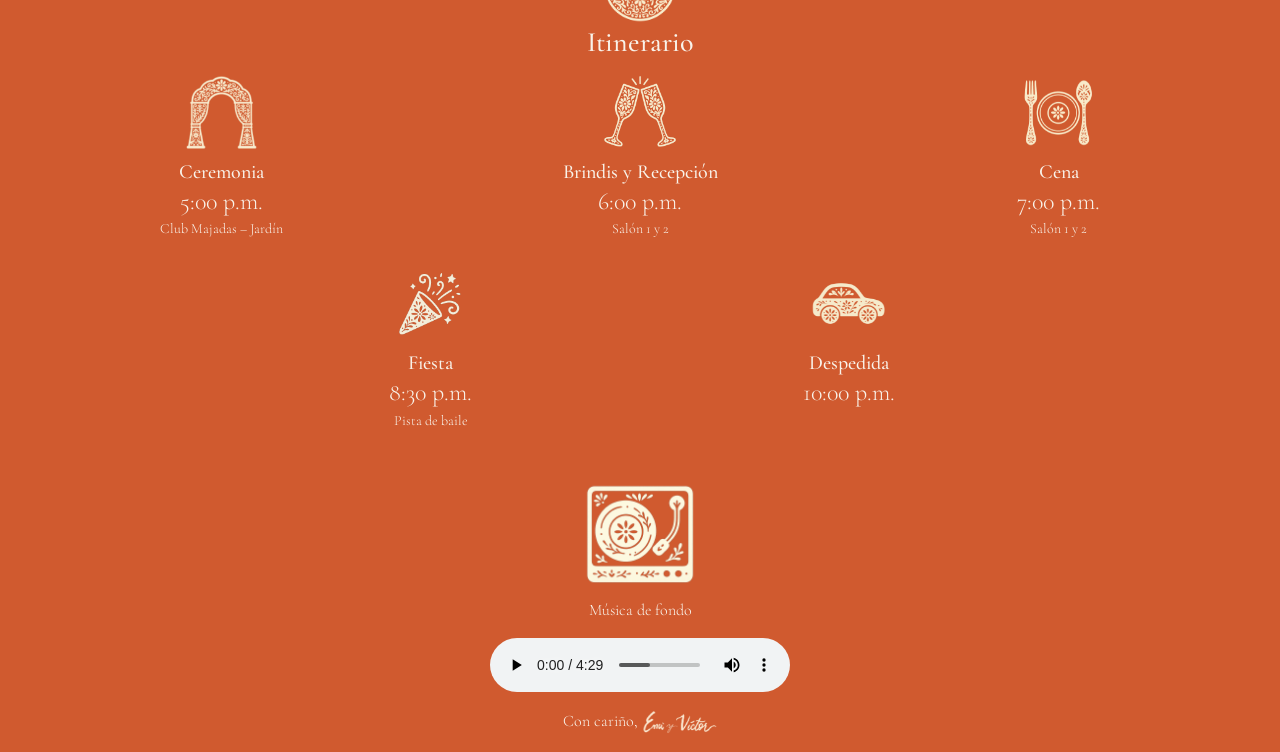
==== commit 34be18ef: "Actualizacion en html" ====
--- a/index.html
+++ b/index.html
@@ -209,7 +209,7 @@
         <img class="audio-icon img-fluid" src="Fotos/tocadiscos.webp" loading="lazy" alt="tocadiscos">
         <p class="audio-label">Música de fondo</p>
         <audio controls autoplay loop class="custom-audio">
-          <source src="" type="audio/mpeg">
+          <source src="Musica/The Only Exception - Vitamin String Quartet Tribute to Paramore-2.mp3" type="audio/mpeg">
           Tu navegador no soporta el elemento de audio.
         </audio>
     </div>
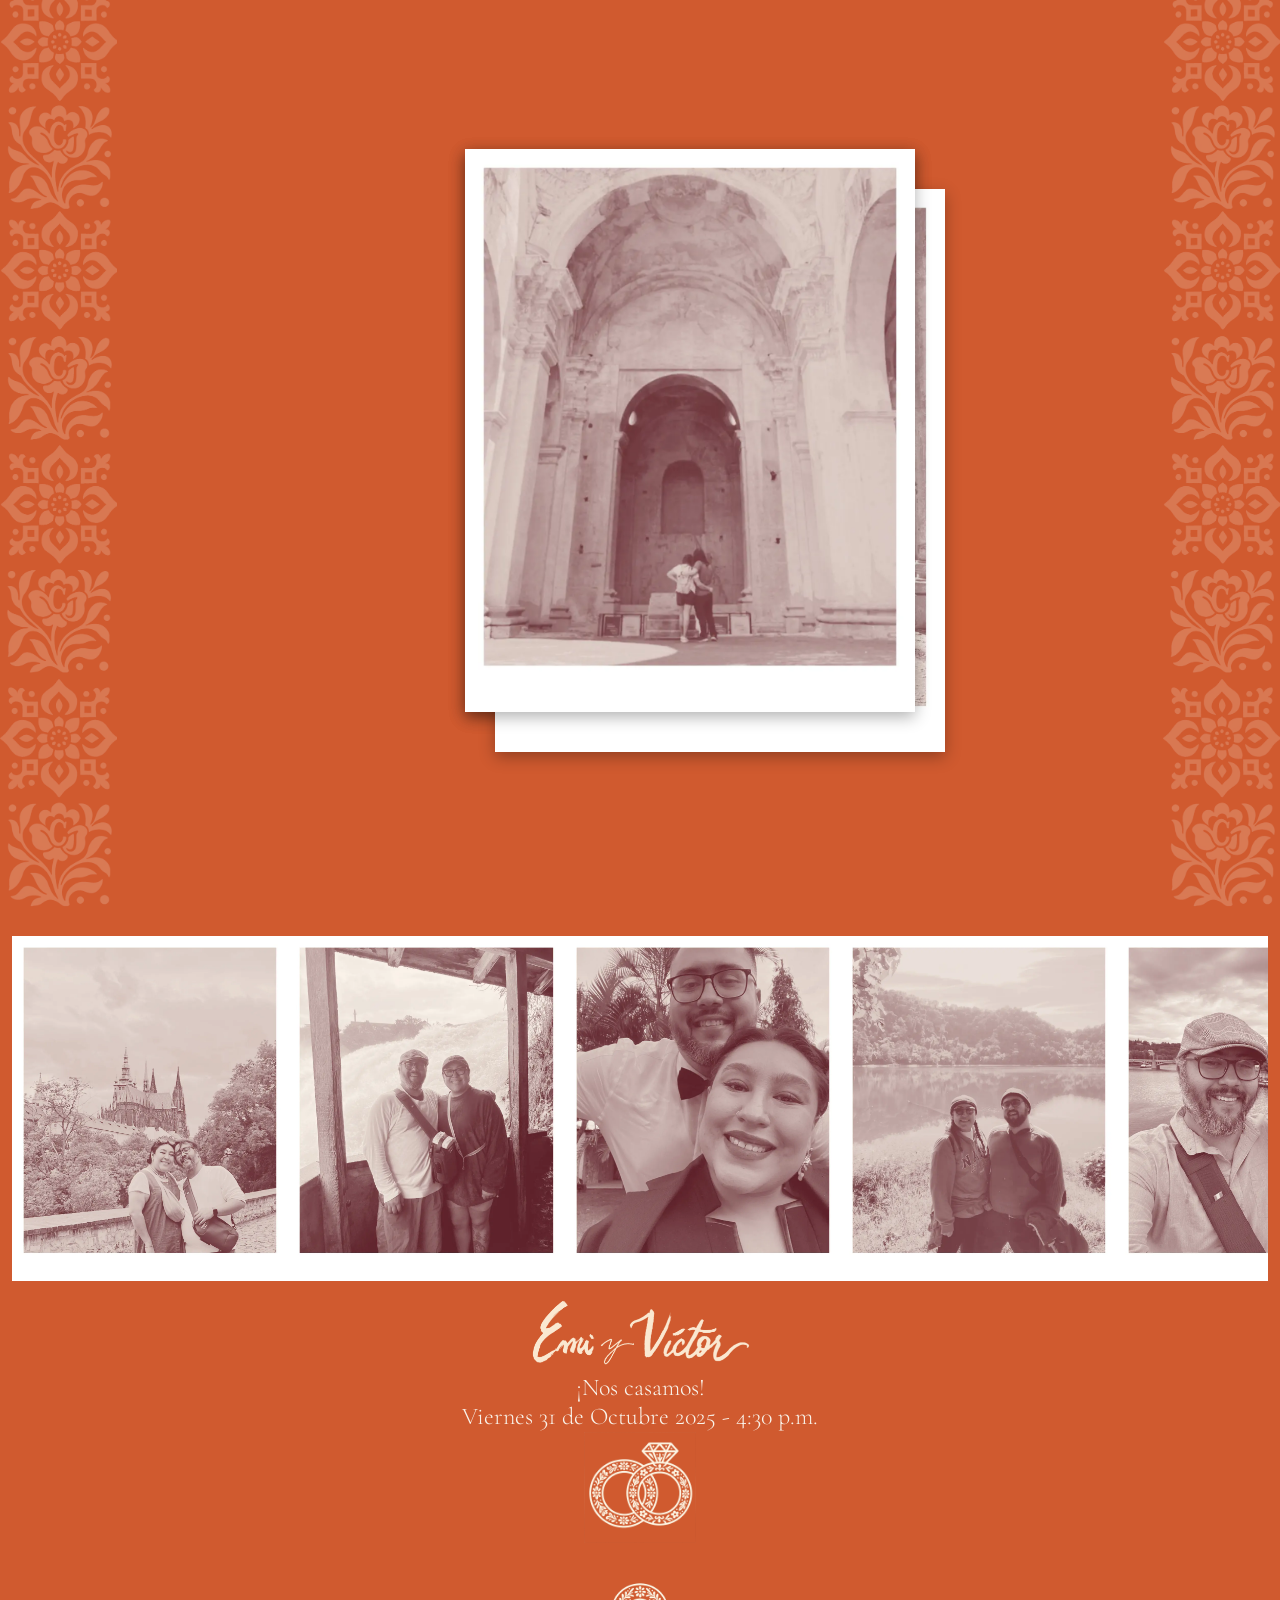
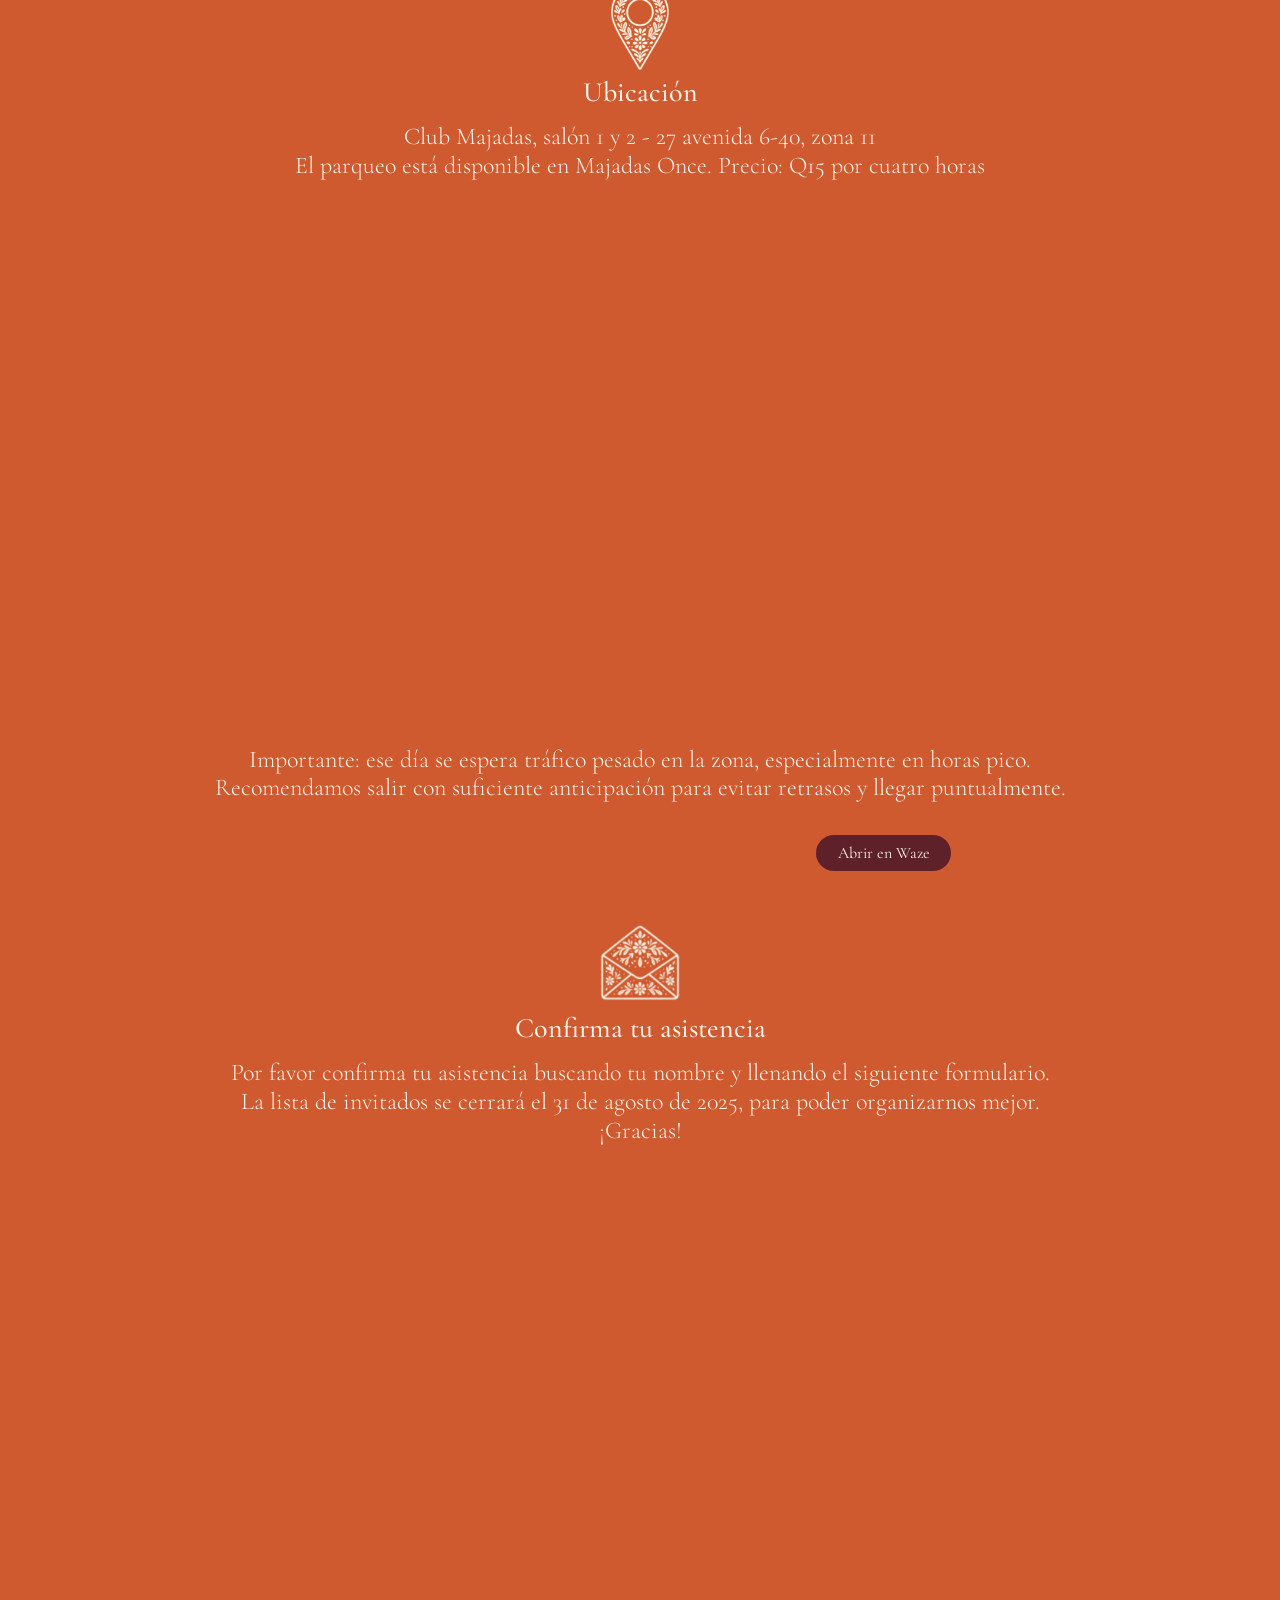
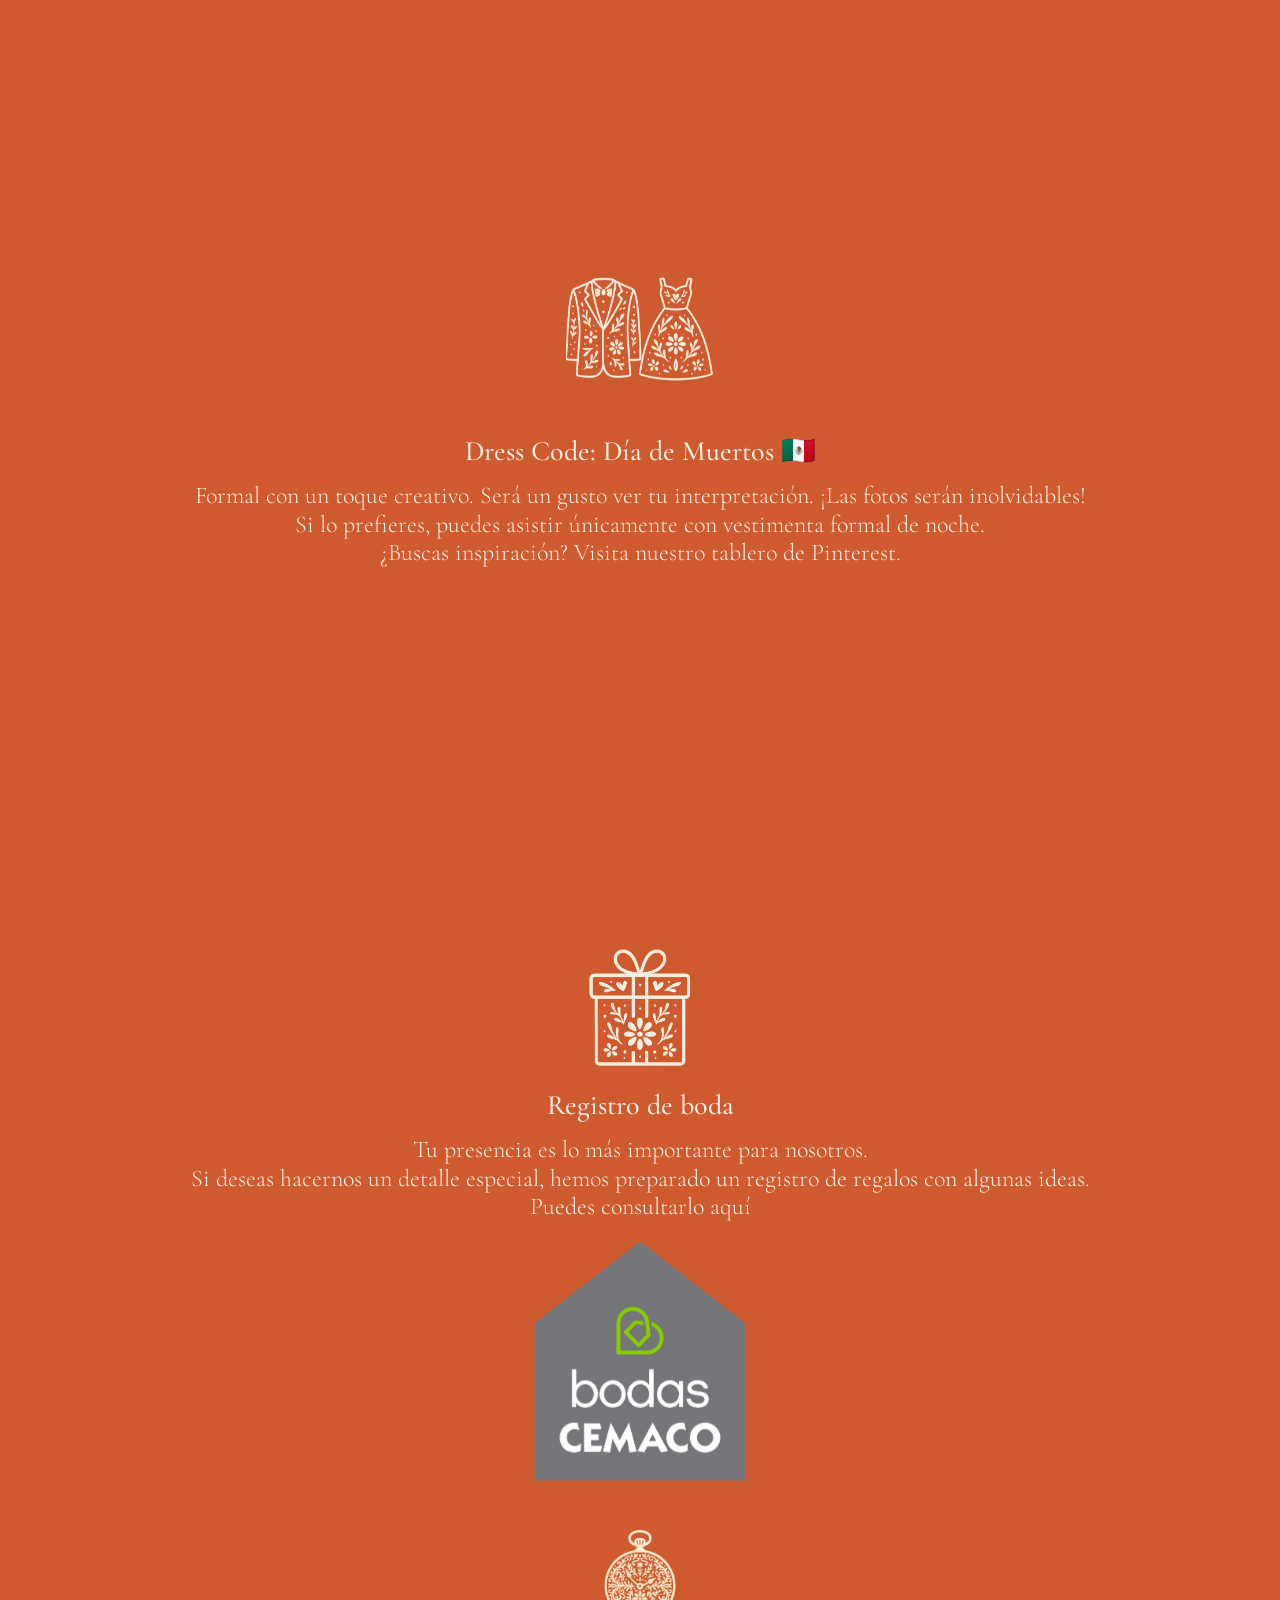
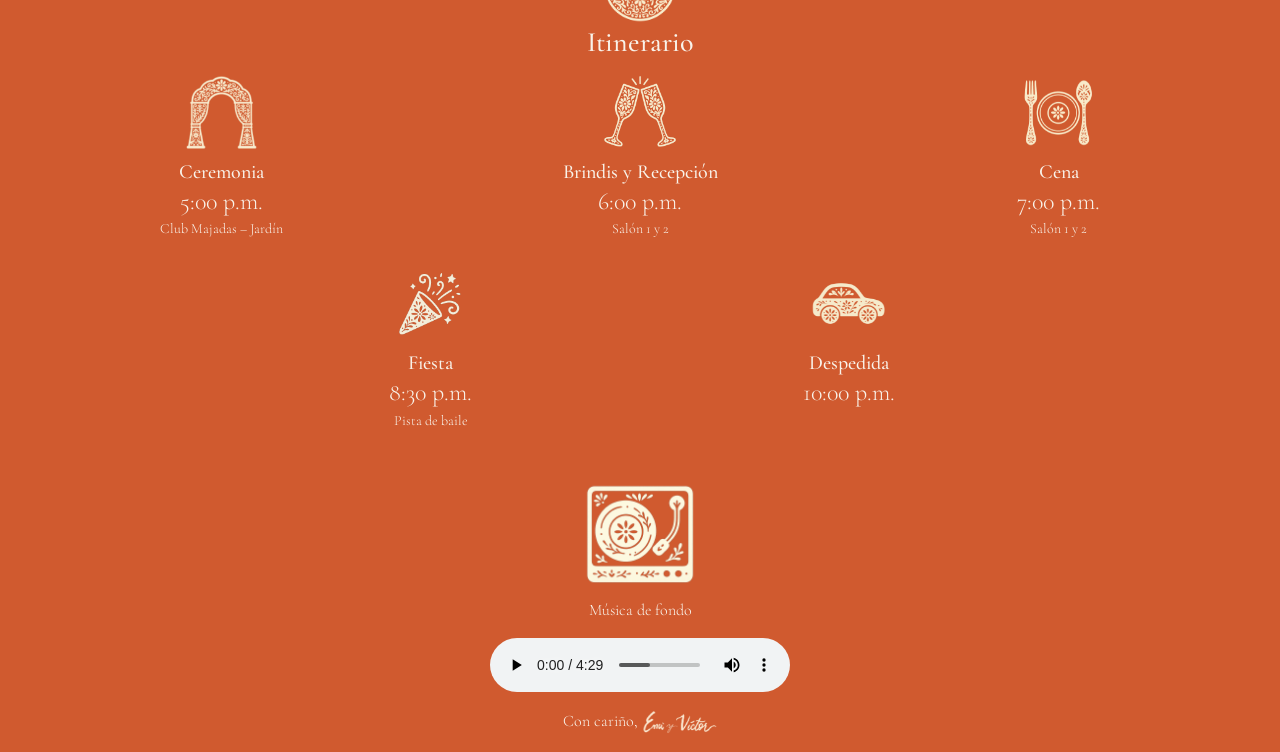
==== commit 07c16d2d: "Actualizacion de css" ====
--- a/index.html
+++ b/index.html
@@ -99,7 +99,7 @@
         <img class="ubicacion-icon img-fluid" src="Fotos/ubicacion.webp" loading="lazy" alt="Ubicación">
         <h3 class="title">Ubicación</h3>
         <p class="mapa-text">Club Majadas, salón 1 y 2 - 27 avenida 6-40, zona 11<br>
-          El parqueo está disponible en Majadas Once. Precio por hora: Q___.</p>
+          El parqueo está disponible en Majadas Once. Precio: Q15 por cuatro horas</p>
         <div class="map-responsive ratio ratio-4x3 mx-auto">
             <iframe src="https://www.google.com/maps/embed?pb=!1m18!1m12!1m3!1d3860.6334268578526!2d-90.5626822897068!3d14.619946276544594!2m3!1f0!2f0!3f0!3m2!1i1024!2i768!4f13.1!3m3!1m2!1s0x8589a1ac4a4e8949%3A0xc08daa26fa8794a6!2sClub%20Majadas!5e0!3m2!1sen!2sgt!4v1752887139113!5m2!1sen!2sgt" width="600" height="450" style="border:0;" allowfullscreen="" loading="lazy" referrerpolicy="no-referrer-when-downgrade"></iframe>
         </div>
--- a/format.css
+++ b/format.css
@@ -331,8 +331,7 @@
 .countdown-container {
 margin-top: 8%;
 width: 100%;
-left: 2%;
-transform: translateX(-76%);
+left: -25%;
 text-align: center;
 }
 
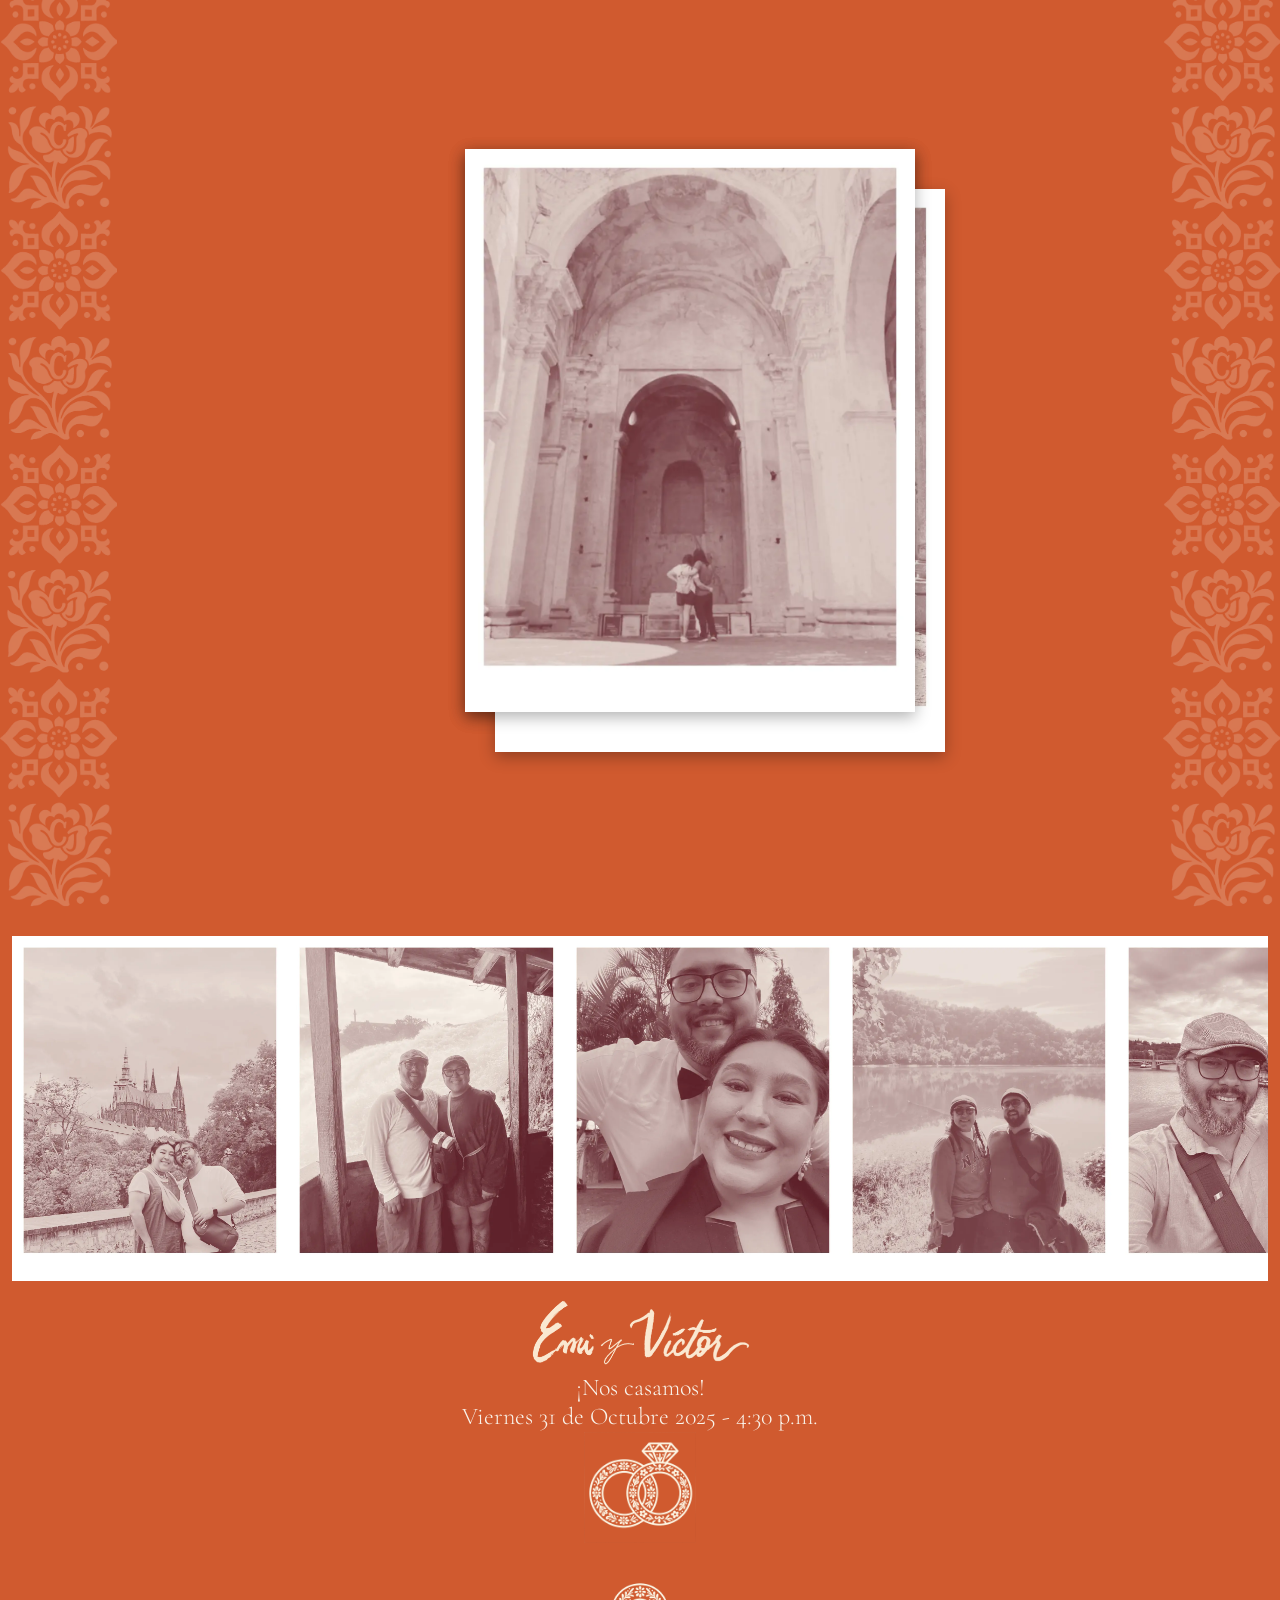
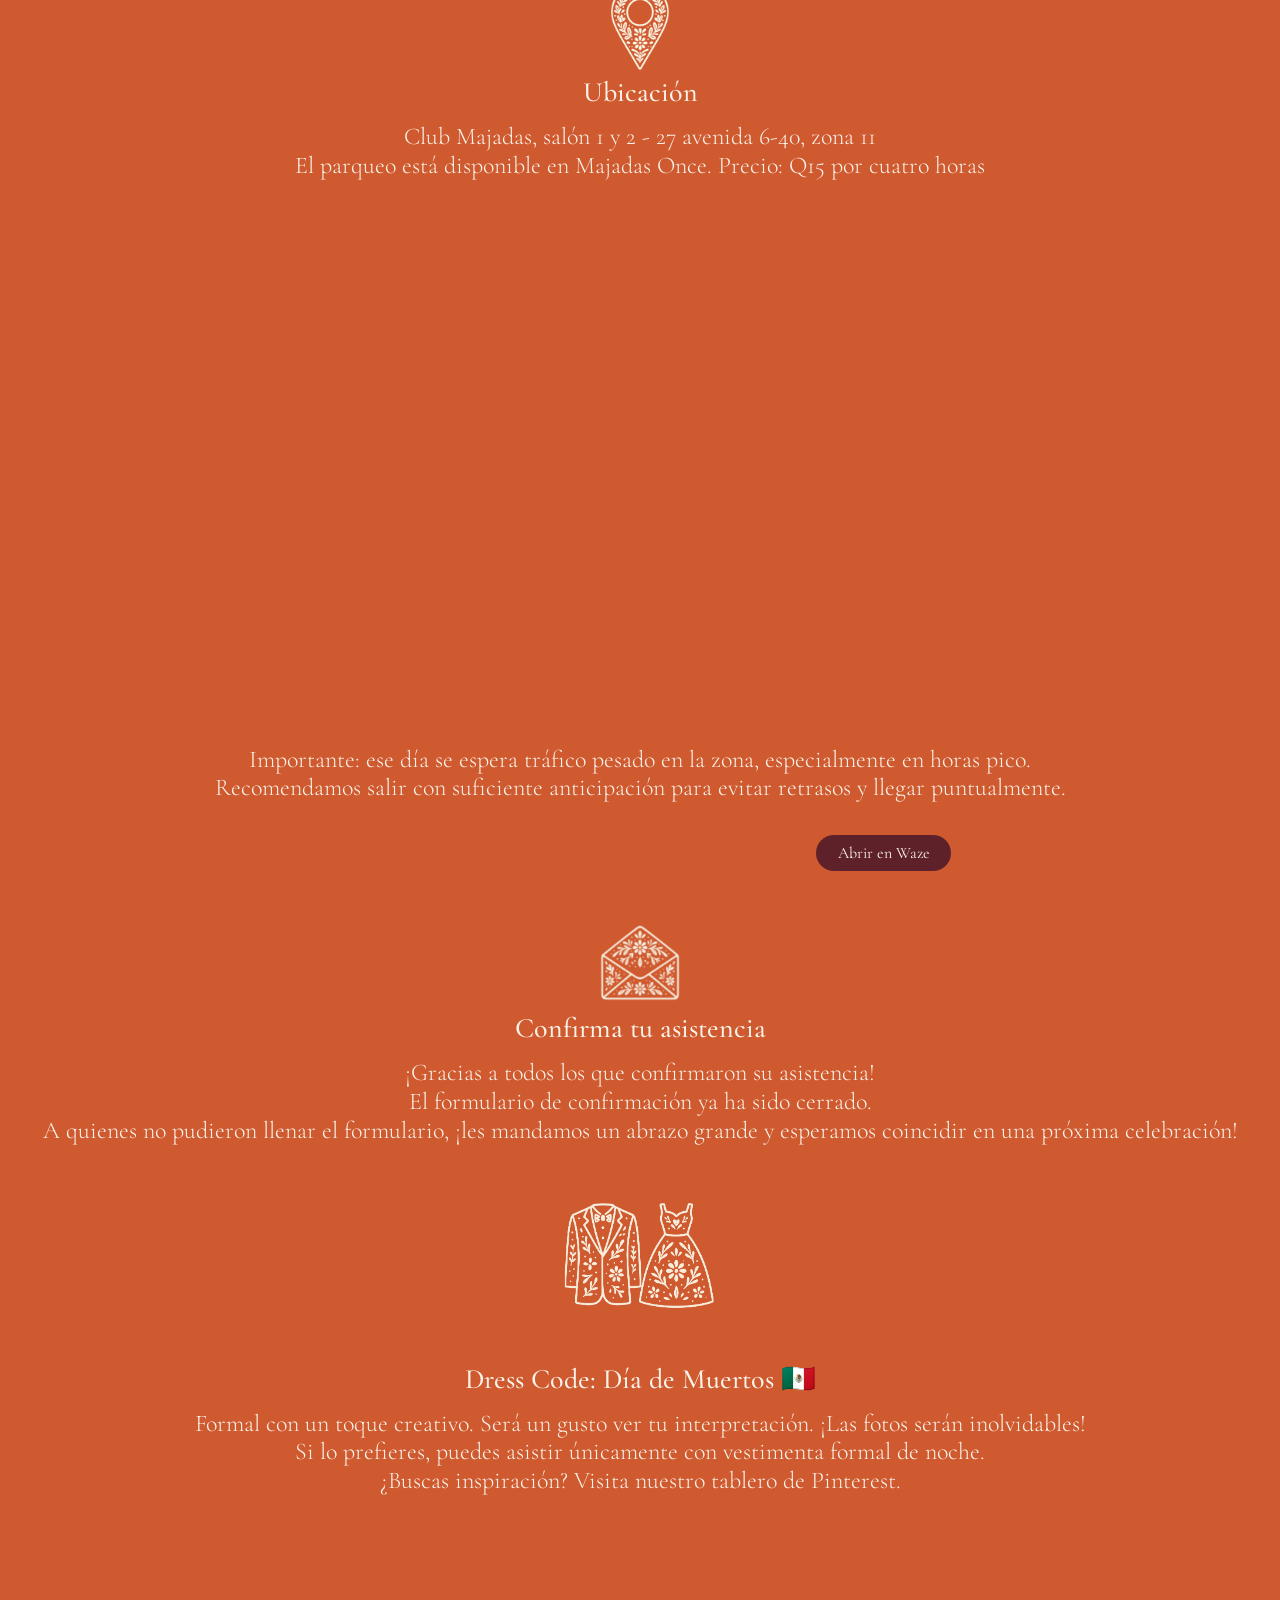
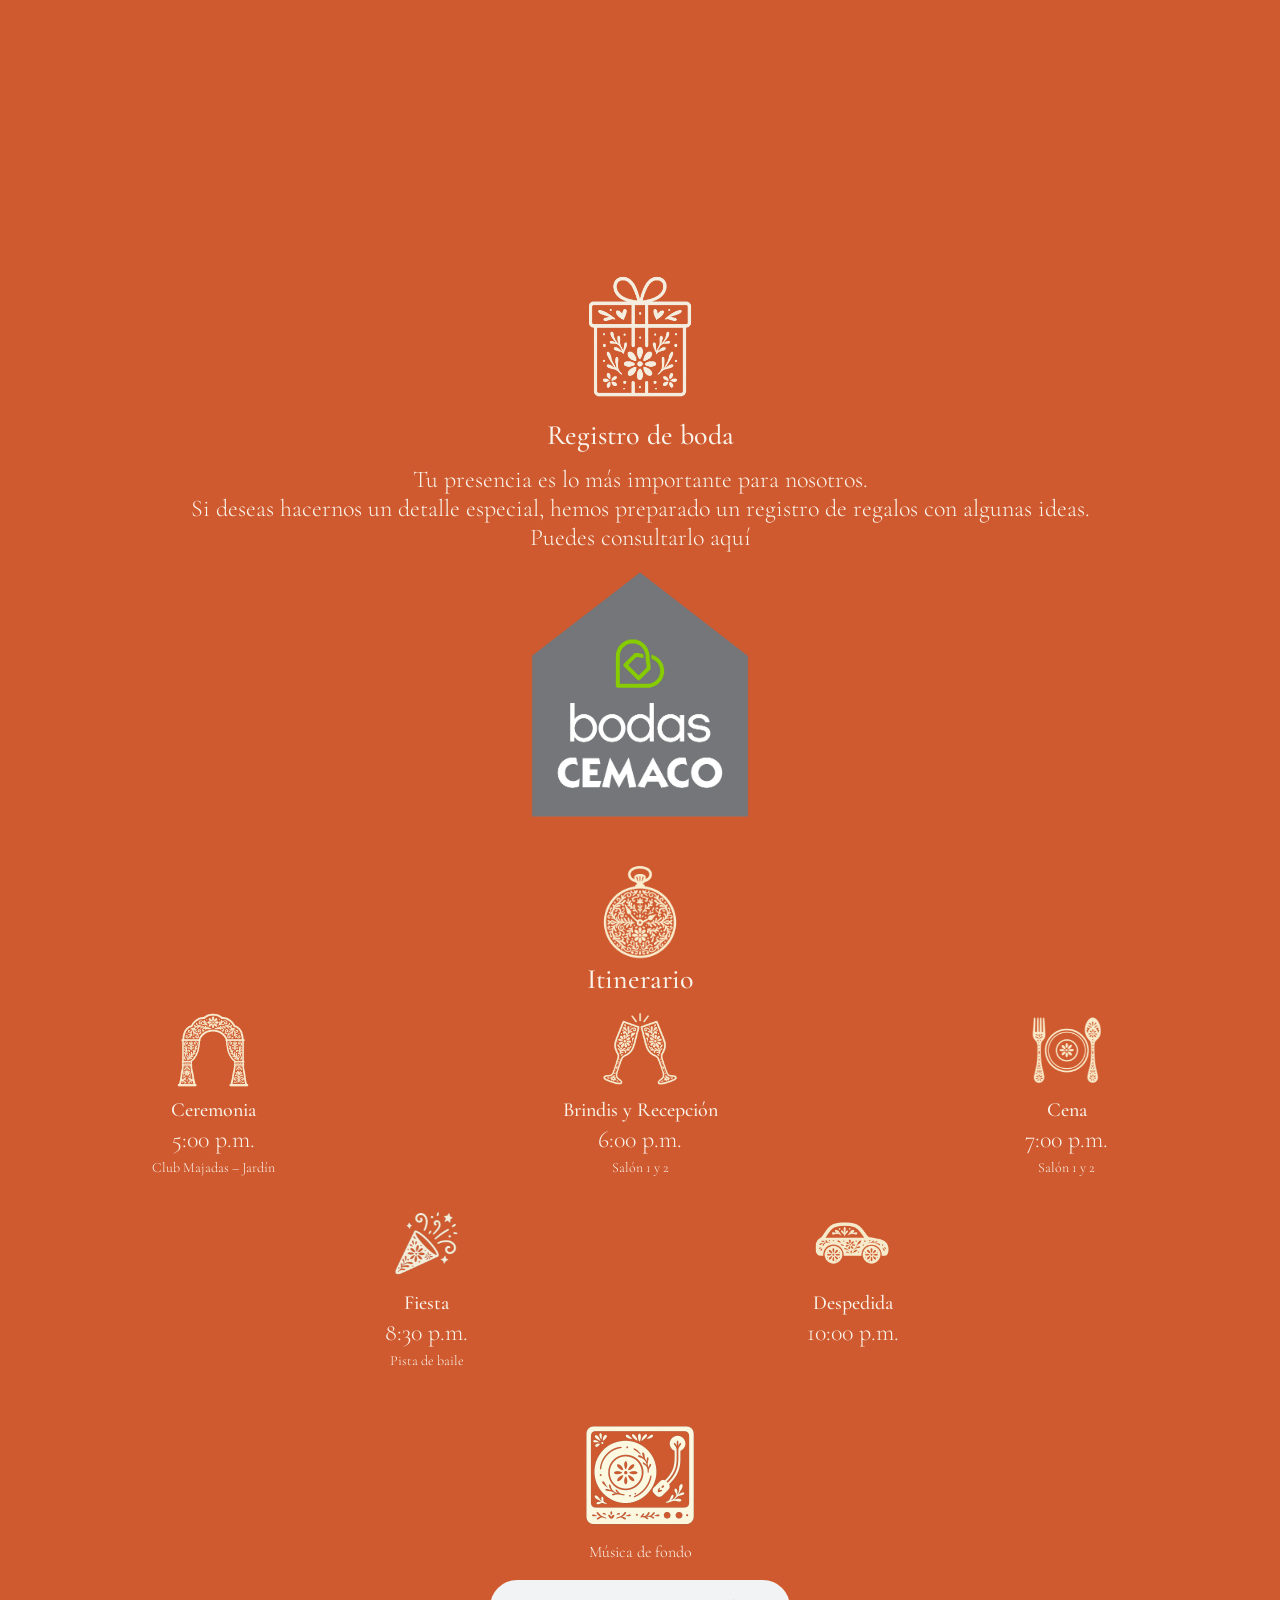
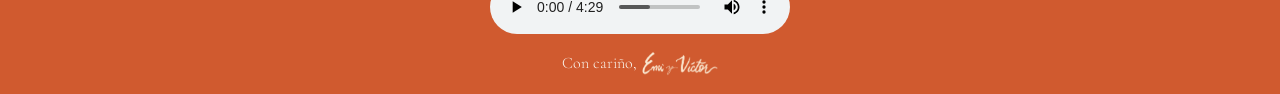
==== commit b3cc5ce4: "Actualización en index.html" ====
--- a/index.html
+++ b/index.html
@@ -113,19 +113,9 @@
       <div class="container-fluid section-full section-alt text-center section-alt">
         <img class="rsvp-icon img-fluid" src="Fotos/confirmacion.webp" loading="lazy" alt="RSVP">
         <h3 class="title">Confirma tu asistencia</h3>
-        <p class="rsvp-text">Por favor confirma tu asistencia buscando tu nombre y llenando el siguiente formulario. <br>
-          La lista de invitados se cerrará el 31 de agosto de 2025, para poder organizarnos mejor.<br>
-          ¡Gracias!</p>
-          <div class="ratio ratio-4x3" style="max-width: 900px; margin: auto;">
-            <iframe 
-              src="https://docs.google.com/forms/d/e/1FAIpQLSfKUfD_JE3OcSzWYnN6vhH12dYS5TFPi-u5BekmS0KuulzJ9A/viewform?embedded=true" 
-              width="100%" 
-              height="600" 
-              frameborder="0" 
-              marginheight="0" 
-              marginwidth="0">
-              Cargando…
-            </iframe>
+        <p class="rsvp-text">¡Gracias a todos los que confirmaron su asistencia!<br>
+          El formulario de confirmación ya ha sido cerrado.<br>
+          A quienes no pudieron llenar el formulario, ¡les mandamos un abrazo grande y esperamos coincidir en una próxima celebración!</p>
           </div>
         </div>
     
